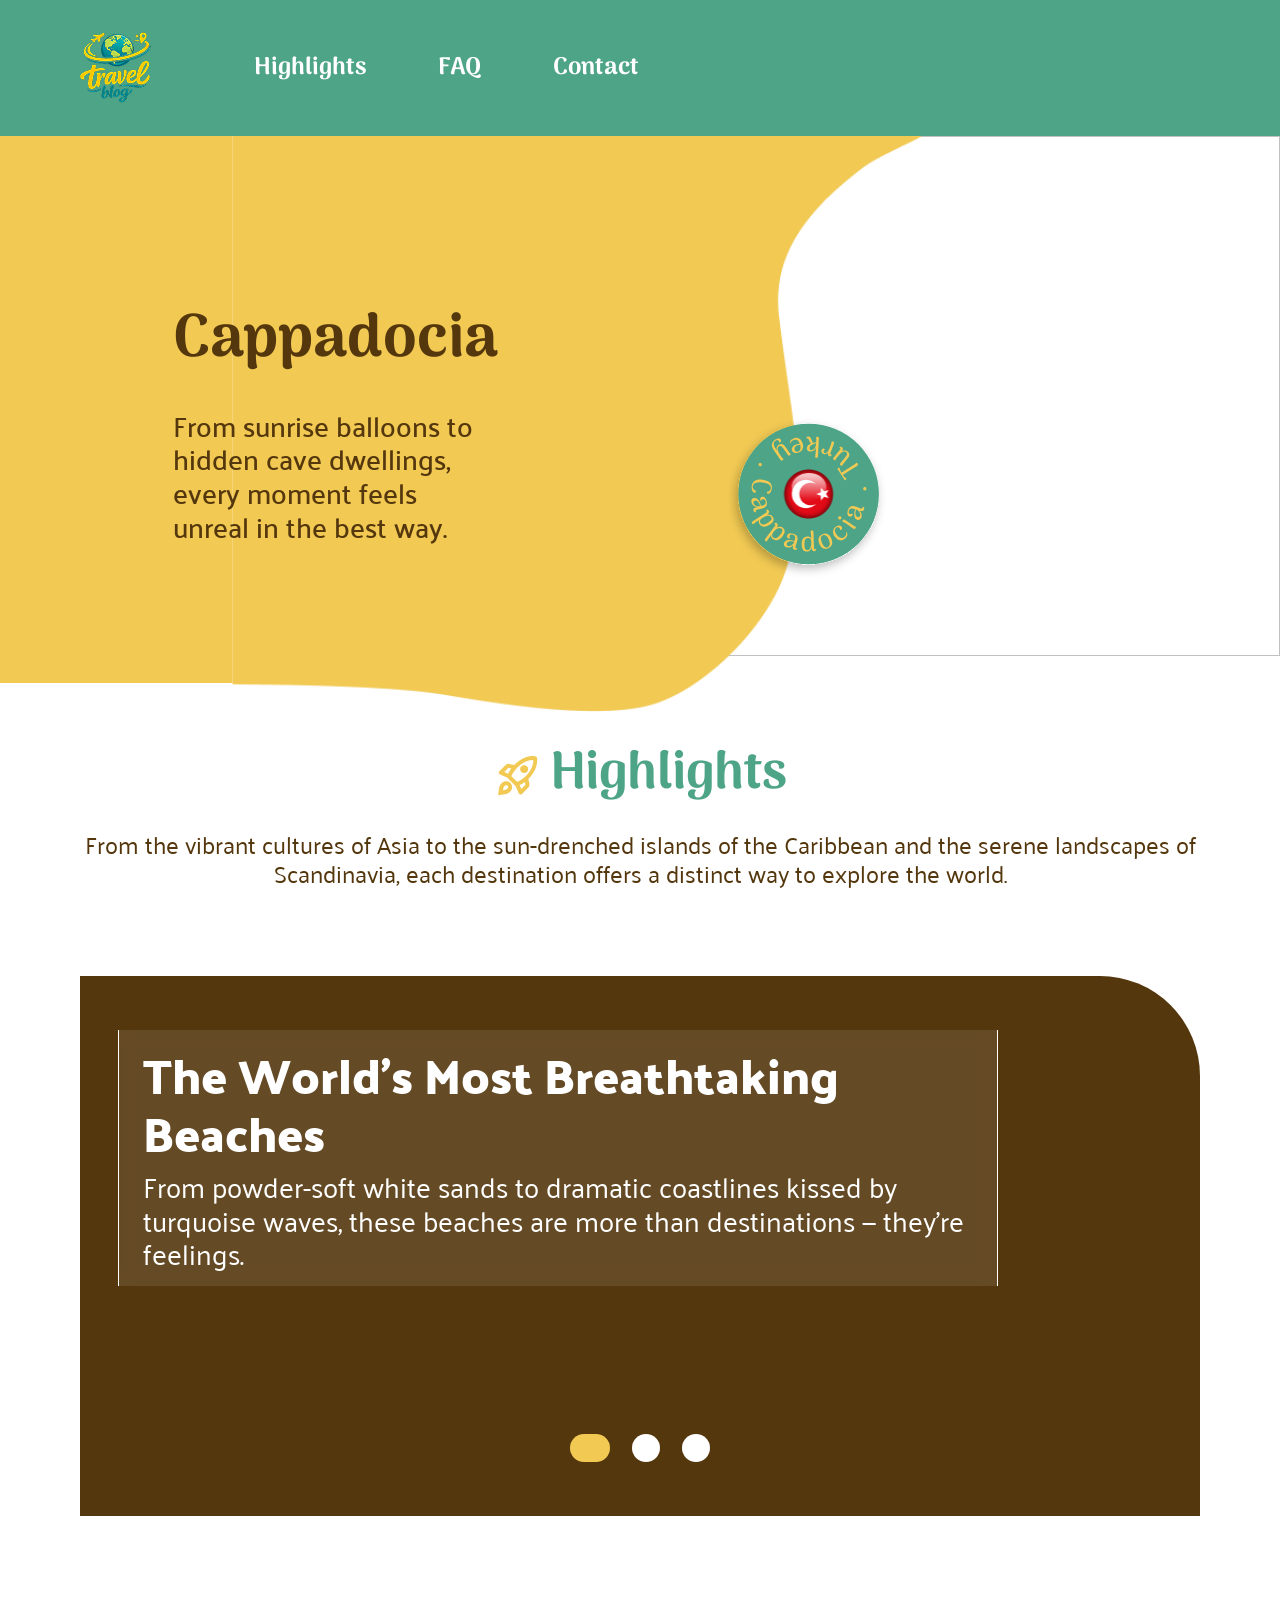
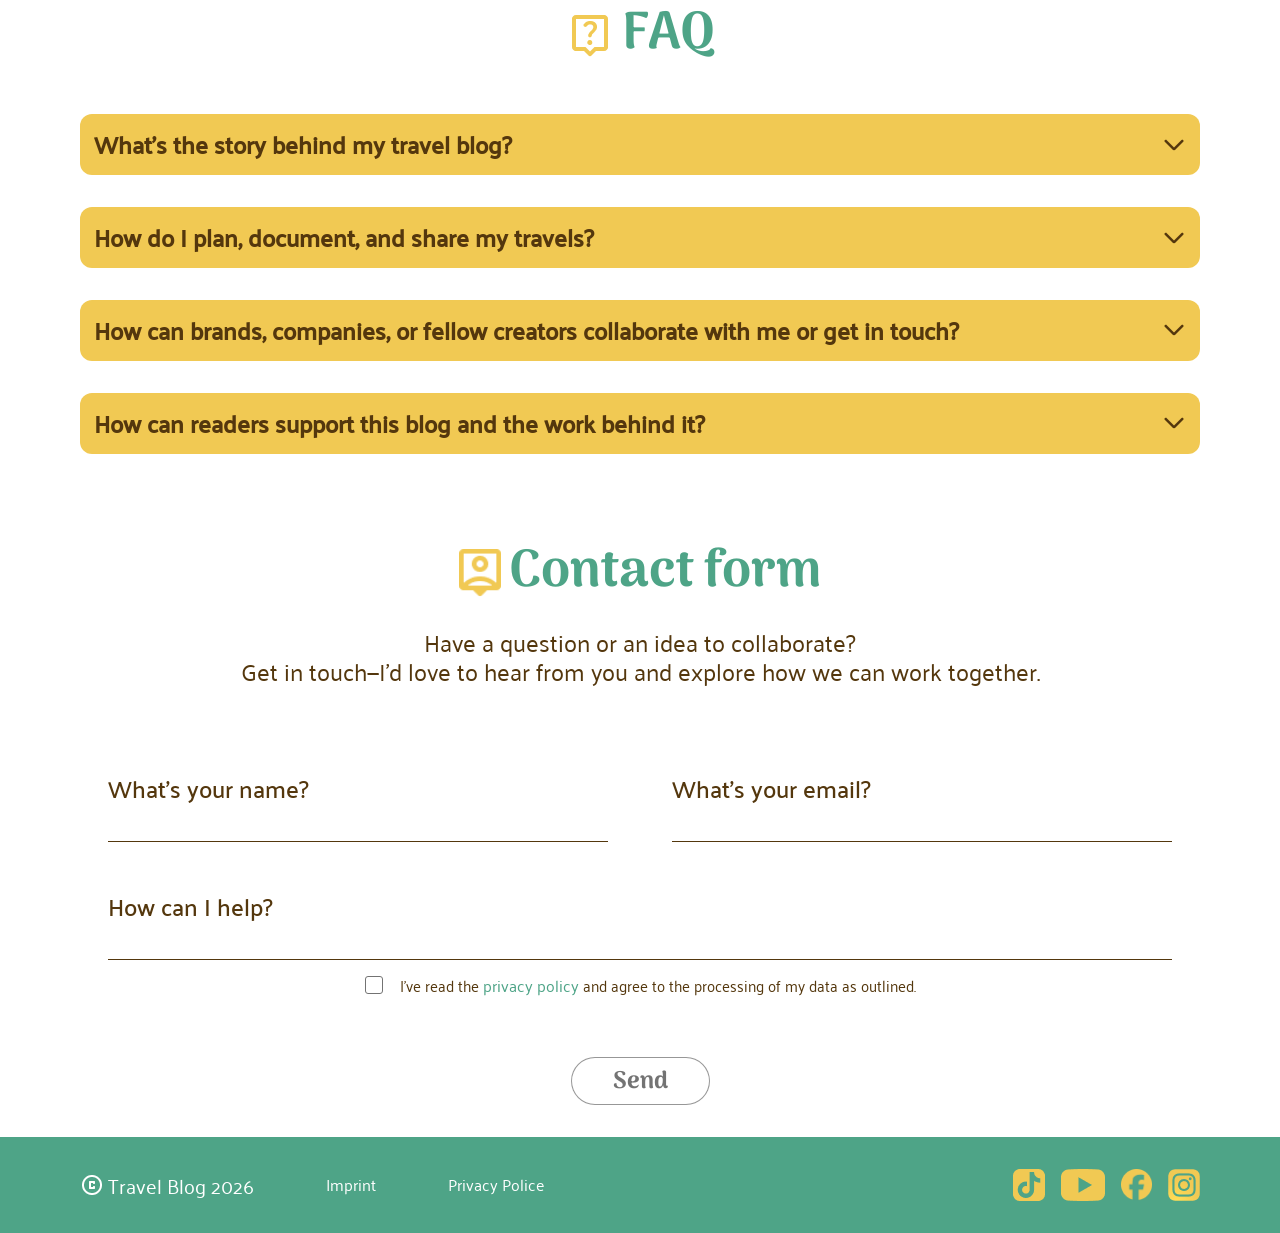
==== index.html @ e4debfb8 "createimprint" ====
<!DOCTYPE html>
<html lang="en">

<head>
    <meta charset="UTF-8">
    <link rel="icon" type="image/x-icon" href="./assets/img/logo-travel-blog.png">
    <meta name="viewport" content="width=device-width, initial-scale=1.0">
    <title>Travel-Blog</title>
    <link rel="stylesheet" href="./styles/variable.css">
    <link rel="stylesheet" href="./styles/standard.css">
    <link rel="stylesheet" href="./styles/font.css">
    <link rel="stylesheet" href="./style.css">
</head>

<body>
    <!-- Navigation Handy -->
    <div>
        <ul class="nav-handy">
            <li><a href=""><img src="./assets/icons/nav_home.png" alt="home"></a></li>
            <li><a href=""><img src="./assets/icons/nav_rocket_launch.png" alt="rocket_launch"></a></li>
            <li><a href=""><img src="./assets/icons/nav_live_help.png" alt="faq"></a></li>
            <li><a href=""><img src="./assets/icons/nav_person_pin.png" alt="person_pin"></a></li>
        </ul>
    </div>
    <!-- Navigation Handy ENDE -->
    <header class="cwp-padding">
        <nav>
            <a href="./index.html"><img src="./assets/img/logo-travel-blog.png" alt="Logo - Travel-Blog"></a>
            <ul>
                <li class="highlights"><a href="#highlights">Highlights</a></li>
                <li class="faq"><a href="#faq">FAQ</a></li>
                <li class="contact"><a href="#contact">Contact</a></li>
            </ul>
        </nav>
    </header>

    <section class="hero">
        <div class="text">
            <h1>Cappadocia</h1>
            <p>From sunrise balloons to hidden cave dwellings, every moment feels unreal in the best way.</p>
        </div>
        <img class="bg-img" src="./assets/img/hero-img.jpg" alt="">
        <div class="bg-svg">
            <div class="bg-yellow"></div>
            <div class="bg-animation">
                <img src="./assets/img/Vector 16.png" alt="">
                <div class="circle">
                    <img src="./assets/img/Flag_orb_Turkey 1.png" alt="">
                    <svg xmlns="http://www.w3.org/2000/svg" width="182" height="182" viewBox="1.8 -4.2 182 182"
                        fill="none">
                        <g filter="url(#filter0_d_27042_481)">
                            <circle cx="92.7998" cy="86.7998" r="80" fill="#4EA487" />
                            <path
                                d="M31.3237 85.4157C30.7517 85.3485 30.235 85.0838 29.7738 84.6215C29.3125 84.1592 28.9429 83.5574 28.6648 82.8159C28.3842 82.0956 28.189 81.2886 28.0791 80.3951C27.9692 79.5015 27.969 78.5886 28.0785 77.6563C28.3919 74.9866 29.6222 73.0153 31.7693 71.7424C33.9164 70.4694 36.8333 70.0494 40.52 70.4822C44.2067 70.9151 46.9457 72.01 48.737 73.7669C50.5259 75.545 51.2598 77.8006 50.9389 80.5339C50.8394 81.3814 50.6588 82.1871 50.3973 82.9512C50.1357 83.7152 49.8218 84.3765 49.4555 84.9349C49.0867 85.5145 48.6812 85.9502 48.2388 86.2419C47.7939 86.5548 47.3278 86.6827 46.8405 86.6255C46.4168 86.5757 46.0484 86.3284 45.7355 85.8835C45.4438 85.4412 45.3626 84.8517 45.4921 84.1151C46.7409 84.0899 47.7148 83.7532 48.4138 83.1049C49.1316 82.4804 49.5588 81.5854 49.6957 80.4201C49.9096 78.5979 49.2132 77.12 47.6065 75.9862C46.0209 74.8549 43.5331 74.0902 40.1431 73.6922C36.753 73.2941 34.1464 73.4499 32.3232 74.1595C30.5187 74.8927 29.5108 76.1598 29.2993 77.9607C29.2097 78.7235 29.2865 79.4414 29.5297 80.1143C29.7704 80.8084 30.1825 81.4153 30.7659 81.9349C31.3679 82.4781 32.1358 82.8905 33.0693 83.1719C33.0644 83.5795 32.9984 83.9584 32.8714 84.3086C32.7444 84.6589 32.5506 84.9368 32.2902 85.1425C32.0485 85.3719 31.7263 85.463 31.3237 85.4157ZM30.0589 105.633C29.8399 104.698 29.994 103.906 30.5212 103.256C31.0532 102.628 32.0462 102.143 33.5002 101.803L35.9927 101.219L35.8894 101.9C34.5861 101.855 33.366 101.604 32.2292 101.147C31.1132 100.686 30.1628 100.043 29.3782 99.2187C28.6144 98.3898 28.0986 97.4041 27.831 96.2616C27.5489 95.0569 27.647 94.026 28.1255 93.169C28.6247 92.3071 29.4248 91.7472 30.5257 91.4893C31.4188 91.2801 32.2513 91.3262 33.023 91.6274C33.7996 91.9495 34.5088 92.4516 35.1506 93.1339C35.7925 93.8162 36.3603 94.6034 36.8541 95.4956C37.287 96.3145 37.6495 97.1608 37.9418 98.0345C38.2341 98.9082 38.455 99.711 38.6045 100.443L39.3834 100.26C41.1698 99.842 42.4438 99.2477 43.2056 98.4777C43.9882 97.7028 44.2213 96.6403 43.9051 95.2902C43.7932 94.8124 43.6086 94.3517 43.3513 93.9081C43.0989 93.4852 42.7492 93.1617 42.3023 92.9377C41.8811 92.7296 41.3486 92.701 40.7047 92.8518C40.31 92.9443 39.9061 93.1375 39.4929 93.4314C39.1054 93.7413 38.8741 94.157 38.799 94.6786C38.5011 94.5292 38.2662 94.3213 38.0942 94.0549C37.943 93.7835 37.8309 93.4921 37.758 93.1805C37.5779 92.412 37.7148 91.7335 38.1686 91.1452C38.648 90.5728 39.2409 90.2039 39.9471 90.0385C41.1726 89.7514 42.2362 90.0829 43.138 91.0329C44.0397 91.983 44.7096 93.3927 45.1474 95.2621C45.6583 97.4431 45.4825 99.1714 44.62 100.447C43.7832 101.739 42.212 102.654 39.9064 103.194L33.862 104.61C32.7611 104.868 32.2958 105.361 32.4661 106.088C32.5001 106.233 32.5806 106.389 32.7075 106.557C32.86 106.74 33.0547 106.87 33.2916 106.946C33.1338 107.114 32.9664 107.241 32.7892 107.326C32.6376 107.428 32.4787 107.498 32.3125 107.537C31.8348 107.649 31.3787 107.525 30.9442 107.167C30.5097 106.809 30.2146 106.297 30.0589 105.633ZM30.0766 97.1489C30.2287 97.7049 30.5415 98.2451 31.0149 98.7696C31.5091 99.2893 32.1054 99.7302 32.8038 100.093C33.5021 100.455 34.2617 100.704 35.0824 100.841C35.9031 100.977 36.7314 100.958 37.5671 100.784C37.476 100.302 37.3439 99.785 37.171 99.2339C37.0238 98.6987 36.835 98.1733 36.6046 97.6575C36.3791 97.1626 36.1242 96.7293 35.84 96.3576C35.329 95.579 34.7371 95.0165 34.0643 94.6701C33.3916 94.3238 32.6606 94.243 31.8713 94.4279C31.2689 94.569 30.7574 94.8641 30.3368 95.3132C29.9369 95.7574 29.8501 96.3693 30.0766 97.1489ZM52.1549 112.84C52.7702 113.788 53.0694 114.7 53.0525 115.576C53.0534 116.44 52.842 117.251 52.4183 118.009C51.9945 118.767 51.4295 119.464 50.7233 120.1C50.0466 120.742 49.3323 121.307 48.5806 121.795C46.1107 123.397 43.8648 124.129 41.8428 123.991C39.8324 123.871 38.2526 122.925 37.1033 121.153C36.5228 120.258 36.2084 119.382 36.16 118.523C36.1233 117.682 36.331 116.925 36.7833 116.25L33.9376 118.096C33.5617 118.339 33.1201 118.639 32.6126 118.993C32.1168 119.366 31.6268 119.747 31.1426 120.137C30.6521 120.557 30.2479 120.934 29.9301 121.267C29.7531 121.229 29.5206 121.126 29.2328 120.957C28.9387 120.817 28.6814 120.577 28.4608 120.237C28.1938 119.825 28.0985 119.404 28.1749 118.973C28.2335 118.553 28.4596 118.216 28.8534 117.961L44.254 108.009C44.7552 107.684 45.0694 107.404 45.1966 107.169C45.3417 106.922 45.3214 106.656 45.1356 106.369C45.0776 106.28 44.9842 106.175 44.8556 106.055C44.7269 105.935 44.544 105.889 44.307 105.915C44.3984 105.703 44.5073 105.518 44.6335 105.36C44.7598 105.202 44.8856 105.082 45.0108 105.001C45.4046 104.746 45.8312 104.698 46.2908 104.857C46.7503 105.017 47.1426 105.347 47.4677 105.849C48.0017 106.672 48.0537 107.477 47.6237 108.265C47.2231 109.059 46.4501 109.827 45.3047 110.57L43.0495 112.033L42.4785 111.564C43.4788 111.068 44.4419 110.71 45.3678 110.491C46.3232 110.278 47.2086 110.212 48.0242 110.293C48.8692 110.381 49.6413 110.63 50.3402 111.042C51.0392 111.453 51.6441 112.052 52.1549 112.84ZM50.2699 113.109C49.8635 112.482 49.3099 112.04 48.609 111.783C47.9197 111.544 47.1336 111.469 46.2508 111.558C45.3975 111.654 44.4922 111.885 43.5349 112.252C42.6072 112.625 41.6869 113.107 40.7741 113.699C40.1298 114.117 39.5502 114.557 39.0356 115.018C38.5388 115.467 38.1453 115.939 37.855 116.432C37.5943 116.932 37.4753 117.454 37.498 117.998C37.5208 118.543 37.7237 119.111 38.1068 119.701C38.8962 120.918 40.0252 121.483 41.4938 121.395C42.9803 121.295 44.7795 120.561 46.8915 119.191C47.5358 118.773 48.139 118.331 48.7011 117.864C49.2927 117.404 49.7663 116.919 50.1218 116.409C50.5069 115.905 50.7265 115.381 50.7807 114.837C50.8348 114.293 50.6646 113.717 50.2699 113.109ZM63.4987 125.153C64.3991 125.837 64.9897 126.594 65.2705 127.423C65.5642 128.235 65.6402 129.07 65.4984 129.927C65.3566 130.784 65.0613 131.631 64.6125 132.469C64.1935 133.302 63.7131 134.076 63.1711 134.79C61.3904 137.134 59.5255 138.584 57.5764 139.139C55.6444 139.708 53.8375 139.353 52.1556 138.076C51.3062 137.431 50.7133 136.712 50.3767 135.921C50.0572 135.143 49.9959 134.359 50.1927 133.571L48.141 136.272C47.87 136.629 47.5559 137.06 47.1987 137.566C46.8584 138.084 46.5267 138.609 46.2034 139.14C45.8843 139.702 45.6317 140.193 45.4456 140.614C45.2663 140.639 45.0125 140.62 44.6843 140.558C44.3603 140.527 44.0368 140.388 43.7141 140.143C43.3233 139.846 43.0909 139.482 43.0167 139.051C42.9296 138.636 43.028 138.242 43.3119 137.868L54.4283 123.286C54.7896 122.811 54.9903 122.441 55.0303 122.176C55.0832 121.895 54.9738 121.651 54.7019 121.445C54.617 121.38 54.4937 121.313 54.332 121.244C54.1702 121.175 53.9824 121.193 53.7684 121.298C53.7826 121.068 53.8223 120.857 53.8875 120.665C53.9527 120.474 54.0304 120.319 54.1207 120.2C54.4046 119.826 54.7898 119.636 55.2762 119.631C55.7627 119.625 56.2437 119.803 56.7194 120.164C57.5009 120.758 57.8227 121.498 57.6851 122.385C57.5773 123.267 57.1105 124.252 56.2846 125.339L54.6587 127.48L53.9626 127.232C54.7356 126.426 55.5204 125.763 56.3172 125.244C57.1439 124.719 57.9546 124.357 58.7495 124.158C59.5742 123.953 60.385 123.926 61.182 124.076C61.979 124.226 62.7512 124.585 63.4987 125.153ZM61.8164 126.045C61.2218 125.593 60.5512 125.365 59.8045 125.361C59.0749 125.369 58.3099 125.565 57.5097 125.948C56.7394 126.328 55.966 126.852 55.1897 127.521C54.4432 128.187 53.7409 128.953 53.0828 129.819C52.6183 130.431 52.222 131.041 51.894 131.649C51.579 132.24 51.3685 132.817 51.2627 133.379C51.1867 133.938 51.2518 134.469 51.4577 134.974C51.6637 135.479 52.047 135.944 52.6077 136.37C53.7629 137.247 55.0164 137.396 56.3682 136.815C57.7329 136.218 59.1766 134.917 60.6993 132.912C61.1638 132.3 61.5815 131.68 61.9523 131.051C62.3529 130.418 62.634 129.801 62.7956 129.2C62.987 128.595 63.0161 128.028 62.8828 127.498C62.7495 126.968 62.394 126.484 61.8164 126.045ZM76.8175 150.288C75.9019 150 75.2992 149.463 75.0096 148.678C74.7404 147.9 74.8302 146.799 75.2789 145.375L76.0482 142.933L76.5817 143.369C75.8779 144.467 75.0396 145.389 74.0669 146.133C73.1005 146.858 72.0628 147.347 70.9537 147.602C69.8511 147.836 68.7402 147.777 67.6211 147.424C66.4409 147.052 65.6043 146.442 65.1113 145.593C64.6246 144.724 64.5512 143.75 64.891 142.672C65.1666 141.797 65.6309 141.105 66.2837 140.595C66.9568 140.091 67.7505 139.737 68.6647 139.533C69.579 139.329 70.5457 139.242 71.565 139.273C72.4901 139.318 73.403 139.438 74.3036 139.632C75.2041 139.826 76.0073 140.046 76.713 140.291L76.9535 139.528C77.5048 137.778 77.6436 136.379 77.3699 135.331C77.1026 134.262 76.3077 133.52 74.9851 133.103C74.5171 132.956 74.0267 132.879 73.5138 132.874C73.0213 132.876 72.5648 133.012 72.1442 133.282C71.7503 133.538 71.454 133.981 71.2553 134.612C71.1335 134.999 71.0936 135.445 71.1357 135.95C71.2045 136.441 71.4441 136.852 71.8544 137.183C71.574 137.363 71.2753 137.459 70.9584 137.471C70.6479 137.463 70.34 137.41 70.0348 137.314C69.282 137.077 68.7683 136.613 68.4937 135.923C68.246 135.218 68.2311 134.52 68.449 133.828C68.8273 132.628 69.655 131.882 70.9321 131.591C72.2093 131.3 73.7635 131.443 75.5947 132.02C77.7312 132.693 79.128 133.726 79.7853 135.119C80.4692 136.497 80.4554 138.316 79.7438 140.575L77.8782 146.496C77.5384 147.574 77.7246 148.225 78.4368 148.45C78.5792 148.495 78.7548 148.505 78.9636 148.482C79.1991 148.444 79.41 148.343 79.5962 148.178C79.6605 148.399 79.6842 148.608 79.6672 148.804C79.677 148.986 79.6562 149.158 79.6049 149.321C79.4575 149.789 79.1188 150.119 78.5889 150.309C78.0591 150.5 77.4686 150.493 76.8175 150.288ZM69.5297 145.945C70.0855 146.098 70.7097 146.105 71.4023 145.965C72.1014 145.805 72.7849 145.517 73.4527 145.101C74.1205 144.685 74.7225 144.159 75.2585 143.523C75.7945 142.887 76.2009 142.165 76.4776 141.357C76.0161 141.189 75.5042 141.039 74.942 140.907C74.4065 140.761 73.8583 140.655 73.2972 140.59C72.7565 140.531 72.2538 140.53 71.7891 140.585C70.8587 140.627 70.073 140.849 69.4319 141.251C68.7908 141.653 68.3485 142.24 68.1049 143.014C67.9189 143.604 67.9118 144.194 68.0835 144.785C68.2616 145.356 68.7437 145.742 69.5297 145.945ZM90.7987 152.338C89.6902 152.38 88.7649 152.192 88.0229 151.772C87.3013 151.33 86.7233 150.733 86.2887 149.981C85.8541 149.23 85.5339 148.399 85.3281 147.488C85.1214 146.557 85.0004 145.633 84.9651 144.716C84.8526 141.796 85.3404 139.493 86.4283 137.807C87.5376 136.12 89.1794 135.235 91.3538 135.151C92.441 135.11 93.3552 135.288 94.0964 135.686C94.8589 136.084 95.4042 136.661 95.7322 137.417L95.5894 133.707C95.5582 132.897 95.495 132.089 95.3998 131.281C95.3039 130.452 95.1468 129.7 94.9287 129.025C95.0517 128.893 95.2489 128.746 95.5202 128.586C95.8121 128.404 96.1606 128.305 96.5656 128.29C97.0559 128.271 97.4663 128.394 97.7967 128.659C98.1271 128.924 98.3022 129.312 98.3219 129.823L98.9894 147.987C99.0115 148.563 99.1132 148.986 99.2944 149.256C99.4961 149.505 99.7569 149.623 100.077 149.611C100.183 149.606 100.321 149.58 100.49 149.531C100.679 149.459 100.813 149.326 100.891 149.131C101.047 149.296 101.149 149.473 101.2 149.663C101.271 149.853 101.309 150.022 101.315 150.171C101.334 150.662 101.147 151.064 100.753 151.378C100.359 151.671 99.8525 151.829 99.2343 151.853C98.275 151.89 97.5461 151.533 97.0475 150.784C96.5695 150.012 96.3038 148.934 96.2504 147.548L96.1507 144.958L96.8456 144.707C96.7603 145.821 96.5644 146.832 96.2578 147.74C95.9725 148.648 95.5762 149.442 95.0687 150.124C94.5825 150.804 93.984 151.34 93.2732 151.73C92.5615 152.099 91.7367 152.301 90.7987 152.338ZM91.5316 150.58C92.2777 150.551 92.93 150.302 93.4883 149.832C94.0671 149.34 94.5332 148.693 94.8865 147.889C95.2612 147.085 95.5248 146.167 95.6772 145.137C95.851 144.105 95.9161 143.024 95.8726 141.895C95.848 141.255 95.7705 140.628 95.6401 140.014C95.5089 139.379 95.3055 138.81 95.03 138.308C94.7545 137.807 94.3658 137.416 93.864 137.136C93.3622 136.857 92.7276 136.732 91.9602 136.761C90.5959 136.814 89.5763 137.504 88.9016 138.833C88.2474 140.139 87.9679 142.028 88.0631 144.501C88.0943 145.311 88.1563 146.088 88.2489 146.832C88.3629 147.574 88.5487 148.24 88.8062 148.828C89.0628 149.394 89.4109 149.84 89.8504 150.164C90.289 150.468 90.8495 150.606 91.5316 150.58ZM115.08 148.405C112.903 149.282 110.922 149.275 109.137 148.383C107.364 147.464 105.976 145.758 104.972 143.265C103.96 140.752 103.774 138.549 104.416 136.658C105.077 134.759 106.496 133.371 108.673 132.495C110.85 131.618 112.824 131.639 114.597 132.558C116.37 133.477 117.763 135.193 118.775 137.707C119.779 140.2 119.96 142.392 119.319 144.283C118.67 146.155 117.256 147.529 115.08 148.405ZM114.625 147.277C115.932 146.751 116.686 145.769 116.889 144.331C117.111 142.884 116.78 141.063 115.895 138.866C115.003 136.65 113.975 135.097 112.813 134.209C111.662 133.292 110.433 133.097 109.127 133.623C107.801 134.157 107.031 135.157 106.816 136.623C106.614 138.062 106.959 139.889 107.851 142.105C108.736 144.302 109.749 145.849 110.892 146.745C112.055 147.634 113.3 147.811 114.625 147.277ZM134.437 137.485C132.645 139.032 130.766 139.696 128.801 139.476C126.852 139.242 124.971 138.076 123.159 135.976C121.416 133.958 120.552 131.928 120.565 129.887C120.581 127.816 121.526 125.972 123.399 124.355C124.771 123.17 126.064 122.561 127.276 122.529C128.489 122.497 129.478 122.925 130.245 123.814C130.747 124.395 130.99 125.003 130.973 125.637C130.957 126.271 130.691 126.811 130.174 127.257C129.948 127.452 129.679 127.614 129.367 127.742C129.071 127.857 128.782 127.881 128.499 127.815C128.646 127.462 128.666 127.093 128.558 126.707C128.45 126.321 128.229 125.934 127.894 125.547C127.49 125.079 127.058 124.79 126.597 124.68C126.138 124.541 125.691 124.546 125.257 124.695C124.822 124.845 124.395 125.101 123.975 125.463C123.007 126.3 122.598 127.442 122.748 128.89C122.901 130.308 123.724 131.881 125.216 133.609C126.331 134.901 127.399 135.796 128.422 136.294C129.446 136.763 130.41 136.917 131.315 136.756C132.221 136.566 133.046 136.15 133.788 135.508C134.37 135.007 134.811 134.457 135.112 133.859C135.429 133.247 135.597 132.608 135.615 131.944C135.634 131.28 135.478 130.626 135.147 129.981C135.364 129.907 135.589 129.938 135.821 130.076C136.052 130.214 136.293 130.542 136.543 131.059C137.007 132.152 137.047 133.259 136.662 134.381C136.277 135.502 135.536 136.537 134.437 137.485ZM129.831 115.076C129.541 115.499 129.138 115.765 128.622 115.877C128.117 115.971 127.654 115.873 127.232 115.583C126.792 115.282 126.525 114.879 126.431 114.374C126.35 113.853 126.454 113.381 126.743 112.958C127.033 112.536 127.43 112.278 127.934 112.184C128.438 112.09 128.91 112.194 129.35 112.496C129.772 112.786 130.03 113.183 130.124 113.687C130.218 114.191 130.12 114.654 129.831 115.076ZM143.331 122.437C143.841 122.787 144.369 123.11 144.915 123.408C145.462 123.705 145.994 123.928 146.513 124.077C146.546 124.255 146.54 124.509 146.494 124.84C146.478 125.165 146.355 125.495 146.126 125.829C145.86 126.216 145.523 126.463 145.113 126.57C144.698 126.647 144.288 126.547 143.883 126.27L134.55 119.906C134.023 119.544 133.486 119.214 132.939 118.917C132.405 118.602 131.872 118.379 131.342 118.248C131.321 118.052 131.327 117.798 131.361 117.484C131.394 117.171 131.526 116.848 131.755 116.513C132.021 116.126 132.352 115.888 132.75 115.799C133.142 115.68 133.549 115.765 133.971 116.055L143.331 122.437ZM155.897 104.306C155.587 105.214 155.036 105.804 154.245 106.075C153.461 106.325 152.362 106.209 150.949 105.726L148.526 104.899L148.975 104.376C150.056 105.106 150.957 105.966 151.678 106.956C152.379 107.94 152.844 108.989 153.072 110.104C153.279 111.212 153.194 112.321 152.814 113.431C152.414 114.602 151.784 115.424 150.924 115.896C150.043 116.362 149.068 116.412 147.998 116.047C147.13 115.75 146.449 115.269 145.955 114.605C145.467 113.92 145.132 113.118 144.95 112.199C144.768 111.28 144.705 110.311 144.759 109.293C144.827 108.369 144.969 107.46 145.184 106.564C145.4 105.668 145.639 104.871 145.9 104.171L145.143 103.912C143.407 103.319 142.012 103.147 140.958 103.396C139.883 103.637 139.122 104.414 138.674 105.726C138.515 106.191 138.427 106.679 138.41 107.192C138.399 107.684 138.524 108.144 138.784 108.571C139.031 108.971 139.467 109.278 140.093 109.491C140.476 109.622 140.921 109.673 141.427 109.643C141.92 109.586 142.337 109.356 142.677 108.954C142.851 109.239 142.939 109.539 142.944 109.857C142.928 110.167 142.868 110.473 142.765 110.776C142.51 111.523 142.034 112.025 141.337 112.283C140.627 112.514 139.929 112.512 139.242 112.278C138.051 111.871 137.326 111.026 137.065 109.742C136.805 108.458 136.985 106.908 137.606 105.091C138.33 102.971 139.396 101.6 140.804 100.976C142.198 100.325 144.016 100.382 146.257 101.148L152.131 103.155C153.201 103.52 153.857 103.35 154.098 102.643C154.147 102.502 154.161 102.326 154.143 102.117C154.111 101.881 154.015 101.667 153.854 101.477C154.077 101.418 154.286 101.4 154.482 101.421C154.664 101.416 154.836 101.441 154.997 101.496C155.462 101.655 155.783 102.001 155.961 102.535C156.139 103.07 156.118 103.66 155.897 104.306ZM151.382 111.488C151.548 110.936 151.569 110.312 151.446 109.616C151.303 108.913 151.031 108.223 150.632 107.546C150.232 106.868 149.72 106.254 149.097 105.702C148.474 105.151 147.762 104.728 146.961 104.432C146.782 104.889 146.62 105.397 146.474 105.956C146.315 106.488 146.196 107.034 146.118 107.593C146.046 108.132 146.033 108.635 146.076 109.101C146.096 110.032 146.3 110.823 146.686 111.473C147.073 112.124 147.649 112.58 148.417 112.842C149.002 113.042 149.592 113.063 150.187 112.906C150.762 112.741 151.16 112.269 151.382 111.488ZM158.595 80.5698C158.664 81.0987 158.541 81.5664 158.229 81.9727C157.916 82.3791 157.505 82.6152 156.998 82.6811C156.469 82.7498 156.001 82.6277 155.595 82.3147C155.188 82.0018 154.951 81.5809 154.882 81.052C154.816 80.5442 154.94 80.0872 155.253 79.6808C155.566 79.2745 155.986 79.037 156.515 78.9683C157.023 78.9024 157.48 79.0259 157.887 79.3388C158.293 79.6518 158.529 80.0621 158.595 80.5698ZM148.653 52.2771C148.917 52.6906 149.018 53.1068 148.957 53.5258C148.877 53.9562 148.631 54.3035 148.217 54.5677L131.029 65.5851L129.623 63.0277L144.438 53.5262C144.96 53.1931 145.464 52.8331 145.951 52.4461C146.438 52.0592 146.851 51.6559 147.191 51.2365C147.367 51.2755 147.599 51.3806 147.886 51.5519C148.179 51.6937 148.434 51.9355 148.653 52.2771ZM135.785 69.3443C135.828 69.57 135.781 69.8147 135.646 70.0783C135.481 70.3355 135.281 70.5772 135.046 70.8034C134.799 71.0116 134.563 71.1372 134.337 71.1801C134.094 71.2345 133.914 71.1718 133.8 70.9921L125.686 58.2903C125.571 58.1106 125.595 57.9305 125.759 57.7503C125.892 57.5635 126.111 57.411 126.416 57.2926C126.708 57.1563 127.012 57.0765 127.326 57.053C127.61 57.0231 127.846 57.075 128.033 57.2089C128.238 57.8875 128.484 58.6291 128.77 59.4336C129.027 60.2317 129.322 61.0304 129.656 61.83C129.989 62.6295 130.374 63.3708 130.811 64.054C131.235 64.7192 131.735 65.3622 132.309 65.983C132.882 66.6037 133.477 67.1983 134.093 67.7666C134.68 68.3285 135.244 68.8543 135.785 69.3443ZM121.416 47.8671C121.052 47.5712 120.839 47.2064 120.779 46.7728C120.719 46.3393 120.864 45.9072 121.214 45.4767L128.433 36.5401C128.81 36.0765 129.029 35.705 129.091 35.4256C129.123 35.1493 129.023 34.917 128.791 34.7287C128.692 34.6479 128.563 34.5703 128.403 34.4958C128.23 34.4379 128.042 34.4498 127.838 34.5316C127.871 34.1187 128.002 33.7715 128.231 33.49C128.527 33.1257 128.91 32.942 129.38 32.9389C129.833 32.9223 130.308 33.1158 130.805 33.5194C131.467 34.0574 131.805 34.6897 131.82 35.4161C131.804 36.1457 131.433 36.9575 130.707 37.8516L129.436 39.4163L128.66 39.6104C129.566 38.6977 130.514 38.0384 131.503 37.6327C132.479 37.2436 133.451 37.1126 134.42 37.2398C135.358 37.3702 136.25 37.7784 137.094 38.4644C138.419 39.5405 139.088 40.73 139.102 42.0329C139.085 43.3388 138.31 44.9356 136.777 46.8232L132.822 51.6912C132.472 52.1217 132.12 52.6055 131.766 53.1426C131.399 53.6962 131.12 54.2255 130.93 54.7305C130.673 54.7419 130.405 54.7166 130.126 54.6545C129.816 54.5956 129.513 54.445 129.215 54.2029C128.834 53.8935 128.615 53.537 128.558 53.1334C128.484 52.7164 128.609 52.3092 128.932 51.9118L134.299 45.3052C135.12 44.2952 135.718 43.4068 136.093 42.64C136.456 41.8897 136.592 41.231 136.503 40.6639C136.384 40.1 136.035 39.5826 135.455 39.1118C135.058 38.7889 134.581 38.5804 134.026 38.4863C133.47 38.3922 132.846 38.4491 132.155 38.6572C131.451 38.8818 130.704 39.2926 129.917 39.8897C129.113 40.4734 128.281 41.2951 127.42 42.3548C126.639 43.3152 126.002 44.1167 125.507 44.7593C124.996 45.3885 124.588 45.9086 124.281 46.3194C123.961 46.7468 123.727 47.1199 123.578 47.4386C123.399 47.7604 123.243 48.0874 123.111 48.4196C122.931 48.4383 122.686 48.4181 122.377 48.3591C122.067 48.3002 121.747 48.1362 121.416 47.8671ZM120.763 27.2195C121.162 27.371 121.467 27.647 121.68 28.0474C121.886 28.4677 121.894 28.9272 121.705 29.4258L117.648 40.1052C117.436 40.6636 117.358 41.079 117.414 41.3514C117.443 41.6362 117.607 41.8354 117.906 41.949C118.006 41.9869 118.147 42.0062 118.329 42.007C118.504 42.0277 118.675 41.9673 118.843 41.8257C118.961 42.2357 118.956 42.6102 118.827 42.9492C118.653 43.4079 118.353 43.7163 117.928 43.8742C117.483 44.0247 116.951 43.9824 116.333 43.7476C115.535 43.4446 115.037 42.9244 114.837 42.1869C114.611 41.4619 114.727 40.5248 115.187 39.3757L115.846 37.6406L116.182 37.8368C115.319 39.4486 114.355 40.5432 113.291 41.1204C112.2 41.71 111.076 41.7851 109.92 41.3458C108.883 40.9518 108.141 40.3507 107.695 39.5423C107.242 38.7538 107.208 37.8511 107.594 36.834C107.852 36.1559 108.253 35.6695 108.799 35.3747C109.345 35.0798 109.87 35.0172 110.377 35.1866C110.943 35.3788 111.302 35.6637 111.455 36.0414C111.06 36.3019 110.779 36.5604 110.613 36.8168C110.44 37.0933 110.289 37.401 110.16 37.74C109.925 38.3582 109.894 38.86 110.067 39.2453C110.233 39.6505 110.585 39.9553 111.123 40.1599C111.642 40.3568 112.221 40.3031 112.862 39.9987C113.495 39.7143 114.148 39.1066 114.821 38.1756C115.486 37.2645 116.141 35.9615 116.785 34.2663C117.217 33.1296 117.577 32.1823 117.865 31.4244C118.125 30.679 118.34 30.0532 118.509 29.547C118.671 29.0608 118.787 28.6368 118.856 28.2751C118.917 27.9332 118.945 27.59 118.939 27.2454C119.104 27.1712 119.352 27.1174 119.685 27.0838C119.997 27.0427 120.356 27.0879 120.763 27.2195ZM102.961 21.7752C103.6 21.8078 104.028 21.9898 104.246 22.3213C104.442 22.673 104.528 23.0939 104.503 23.584L103.463 44.0055C103.458 44.5179 103.289 44.9045 102.955 45.1652C102.622 45.4259 102.21 45.5438 101.72 45.5189C101.294 45.4972 100.946 45.394 100.678 45.2095C100.409 45.0463 100.213 44.8975 100.092 44.7631C100.248 44.2157 100.359 43.7087 100.426 43.2421C100.492 42.7756 100.558 42.3303 100.622 41.9064C100.664 41.5026 100.696 41.0771 100.719 40.6297C100.741 40.2035 100.785 39.7465 100.853 39.2587L101.189 33.2841L101.368 33.5495C101.015 34.5996 100.532 35.4935 99.9176 36.2312C99.281 36.9892 98.5251 37.5702 97.6501 37.9742C96.7751 38.3782 95.7943 38.5526 94.7077 38.4973C93.3654 38.4289 92.3814 38.0371 91.7556 37.3217C91.1299 36.6063 90.8441 35.7159 90.8983 34.6506C90.9428 33.7771 91.2066 33.0002 91.6899 32.3199C92.1507 31.6598 92.735 31.0914 93.4428 30.6148C94.1293 30.1371 94.8653 29.7366 95.6507 29.4135C95.3792 29.2928 95.154 29.0998 94.9753 28.8344C94.7742 28.5892 94.5752 28.3014 94.3784 27.9709L92.8376 24.8806C92.6238 24.4638 92.4472 24.1558 92.3079 23.9565C92.1461 23.7773 91.9161 23.6802 91.6178 23.665C91.5112 23.6596 91.3717 23.6738 91.1991 23.7078C91.0254 23.763 90.8601 23.8614 90.7034 24.003C90.5619 23.8462 90.4635 23.681 90.4082 23.5073C90.353 23.3336 90.3297 23.1615 90.3384 22.9911C90.3655 22.4584 90.6333 22.0235 91.1418 21.6862C91.6278 21.3692 92.1692 21.2259 92.7657 21.2563C93.341 21.2855 93.8543 21.4826 94.3057 21.8473C94.757 22.2121 95.1044 22.7317 95.3478 23.4063L97.6663 28.8432C98.3387 28.6425 98.9994 28.4625 99.6484 28.3033C100.275 28.1643 100.858 28.0444 101.397 27.9437C101.444 27.0276 101.483 26.2606 101.514 25.6427C101.544 25.0461 101.559 24.5556 101.557 24.171C101.533 23.8066 101.496 23.4843 101.446 23.2041C101.374 22.9441 101.292 22.6516 101.202 22.3265C101.38 22.1861 101.611 22.059 101.894 21.9452C102.158 21.8091 102.513 21.7524 102.961 21.7752ZM101.335 29.1581C100.47 29.3704 99.6024 29.6253 98.7328 29.9228C97.8409 30.2406 97.042 30.6164 96.3364 31.0505C95.6095 31.4834 95.0284 31.9878 94.5932 32.5638C94.1356 33.16 93.8868 33.8522 93.8467 34.6405C93.8065 35.4288 93.9807 35.9931 94.3693 36.3333C94.7354 36.6937 95.2168 36.8891 95.8133 36.9194C96.8147 36.9704 97.7275 36.6644 98.5516 36.0015C99.3533 35.3587 99.9981 34.441 100.486 33.2483C100.973 32.0768 101.256 30.7135 101.335 29.1581ZM76.3793 23.2847C78.6172 22.6531 80.6005 22.847 82.329 23.8665C84.0371 24.8918 85.2678 26.7389 86.0211 29.408C86.7454 31.9744 86.6797 34.1764 85.824 36.0139C84.9741 37.8719 83.3378 39.1429 80.9151 39.8266C79.8064 40.1396 78.7717 40.2432 77.8108 40.1375C76.8558 40.0524 76.0363 39.7406 75.3523 39.2022C74.6536 38.69 74.1652 37.9412 73.887 36.9557C73.4524 35.4159 73.7483 34.0689 74.7748 32.9147C75.7864 31.7868 77.3599 30.9215 79.4951 30.3189C80.3369 30.0813 81.1771 29.8774 82.0158 29.7072C82.8397 29.5633 83.7088 29.4621 84.6233 29.4035L84.8572 30.468C84.3208 30.5307 83.7256 30.6211 83.0718 30.7392C82.4179 30.8572 81.7493 31.0016 81.066 31.1723C80.3885 31.3635 79.7562 31.5973 79.1693 31.8738C78.5881 32.1709 78.0888 32.5224 77.6714 32.9284C77.2598 33.3549 76.9929 33.8624 76.8709 34.451C76.7283 35.0455 76.7671 35.7328 76.9873 36.5129C77.2075 37.2931 77.5193 37.848 77.9226 38.1775C78.326 38.507 78.7767 38.6901 79.2747 38.7269C79.758 38.79 80.2358 38.7549 80.708 38.6216C82.022 38.2507 82.9142 37.3672 83.3846 35.9709C83.8403 34.6009 83.7552 32.8073 83.1294 30.5899C82.66 28.9269 82.0707 27.6634 81.3614 26.7996C80.6579 25.9563 79.8654 25.4263 78.9841 25.2096C78.088 25.0192 77.1575 25.0601 76.1925 25.3325C75.0838 25.6454 74.1826 26.1436 73.4888 26.8271C72.8009 27.5311 72.4188 28.3372 72.3426 29.2453C72.1141 29.2212 71.9269 29.1077 71.7811 28.9051C71.6352 28.7024 71.5925 28.3155 71.6529 27.7442C71.7765 26.6897 72.2615 25.777 73.1079 25.0061C73.9543 24.2352 75.0448 23.6614 76.3793 23.2847ZM54.4888 25.215C55.2614 24.6819 56.0594 24.2608 56.8829 23.9517C57.7064 23.6426 58.4918 23.5413 59.2392 23.6477C59.9568 23.7486 60.558 24.1502 61.0426 24.8526C61.394 25.3618 61.5328 25.901 61.4591 26.4703C61.3732 27.022 61.0582 27.4856 60.5139 27.8613C60.0047 28.2126 59.5329 28.3178 59.0987 28.1768C59.2355 27.8492 59.2717 27.5261 59.2074 27.2076C59.1256 26.9012 59.018 26.6514 58.8848 26.4583C58.5697 26.0017 58.2012 25.7118 57.779 25.5883C57.3448 25.4474 56.8948 25.4339 56.4292 25.5478C55.9635 25.6618 55.5288 25.8581 55.1249 26.1368C53.7202 27.1061 53.0747 28.368 53.1884 29.9225C53.2724 31.4716 54.0171 33.2645 55.4226 35.3013C55.6286 35.5998 55.8561 35.9483 56.1051 36.3467C56.3487 36.7747 56.5922 37.2028 56.8358 37.6309C57.0794 38.059 57.2987 38.4519 57.4938 38.8098L57.5576 39.4656C56.6305 37.7466 56.2525 36.1283 56.4235 34.6107C56.589 33.1227 57.4092 31.8698 58.8841 30.8521C60.201 29.9433 61.4806 29.6565 62.7227 29.9917C63.9594 30.3565 65.2744 31.5485 66.6678 33.5678L70.1392 38.5983C70.4663 39.0724 70.838 39.5546 71.2542 40.045C71.6703 40.5354 72.094 40.9429 72.5253 41.2674C72.4642 41.5169 72.3647 41.767 72.2267 42.0178C72.0832 42.2982 71.8535 42.5474 71.5374 42.7655C71.1336 43.0442 70.73 43.1542 70.3266 43.0956C69.9057 43.0491 69.5499 42.8151 69.2591 42.3937L64.5155 35.5196C63.4493 33.9744 62.4949 32.9482 61.6524 32.441C60.7923 31.9458 59.9321 31.9951 59.0717 32.5888C58.5977 32.916 58.2287 33.3391 57.9648 33.8581C57.6833 34.3893 57.5454 35.0158 57.5511 35.7377C57.5513 36.4892 57.7274 37.3267 58.0795 38.2501C58.4316 39.1735 58.9894 40.1883 59.7527 41.2945C60.4433 42.2953 61.0216 43.1145 61.4874 43.7521C61.9358 44.4017 62.308 44.9224 62.6043 45.3142C62.9126 45.7234 63.1988 46.0443 63.4629 46.2768C63.7216 46.5389 63.9917 46.7802 64.2734 47.0005C64.2408 47.1786 64.1527 47.4078 64.0093 47.6883C63.8658 47.9687 63.6185 48.2301 63.2673 48.4724C62.881 48.7389 62.4714 48.8402 62.0384 48.7761C61.6054 48.712 61.2314 48.4517 60.9163 47.9952L53.2748 36.9778C52.0026 35.1342 51.2778 33.483 51.1006 32.0242C50.8937 30.5599 51.1068 29.2724 51.74 28.1616C52.361 27.0332 53.2773 26.051 54.4888 25.215ZM36.1301 52.4477C36.4066 51.9917 36.7939 51.7026 37.292 51.5804C37.7902 51.4583 38.2582 51.53 38.696 51.7954C39.1521 52.0719 39.4412 52.4592 39.5633 52.9573C39.6854 53.4554 39.6082 53.9326 39.3318 54.3886C39.0663 54.8265 38.6846 55.1064 38.1864 55.2286C37.6883 55.3507 37.2112 55.2735 36.7551 54.997C36.3173 54.7316 36.0373 54.3498 35.9152 53.8517C35.793 53.3535 35.8647 52.8856 36.1301 52.4477Z"
                                fill="#F1C953" />
                        </g>
                        <defs>
                            <filter id="filter0_d_27042_481" x="-0.000195503" y="-0.000195503" width="181.6"
                                height="181.6" filterUnits="userSpaceOnUse" color-interpolation-filters="sRGB">
                                <feFlood flood-opacity="0" result="BackgroundImageFix" />
                                <feColorMatrix in="SourceAlpha" type="matrix"
                                    values="0 0 0 0 0 0 0 0 0 0 0 0 0 0 0 0 0 0 127 0" result="hardAlpha" />
                                <feOffset dx="-2" dy="4" />
                                <feGaussianBlur stdDeviation="5.4" />
                                <feComposite in2="hardAlpha" operator="out" />
                                <feColorMatrix type="matrix" values="0 0 0 0 0 0 0 0 0 0 0 0 0 0 0 0 0 0 0.25 0" />
                                <feBlend mode="normal" in2="BackgroundImageFix" result="effect1_dropShadow_27042_481" />
                                <feBlend mode="normal" in="SourceGraphic" in2="effect1_dropShadow_27042_481"
                                    result="shape" />
                            </filter>
                            <radialGradient id="paint0_radial_27042_481" cx="0" cy="0" r="1"
                                gradientUnits="userSpaceOnUse"
                                gradientTransform="translate(92.7996 86.8001) scale(27.4688)">
                                <stop stop-opacity="0" />
                                <stop offset="0.7576" stop-opacity="0" />
                                <stop offset="1" />
                            </radialGradient>
                            <radialGradient id="paint1_radial_27042_481" cx="0" cy="0" r="1"
                                gradientUnits="userSpaceOnUse"
                                gradientTransform="translate(92.7996 86.8001) scale(31.6777)">
                                <stop stop-opacity="0" />
                                <stop offset="0.5758" stop-opacity="0" />
                                <stop offset="1" />
                            </radialGradient>
                            <linearGradient id="paint2_linear_27042_481" x1="93.1054" y1="93.8019" x2="93.1054"
                                y2="65.8" gradientUnits="userSpaceOnUse">
                                <stop offset="0.0727" stop-color="white" stop-opacity="0.05" />
                                <stop offset="0.897" stop-color="white" stop-opacity="0.75" />
                                <stop offset="1" stop-color="white" stop-opacity="0.75" />
                            </linearGradient>
                            <clipPath id="clip0_27042_481">
                                <rect width="50" height="50" fill="white" transform="translate(67.7998 61.7998)" />
                            </clipPath>
                        </defs>
                    </svg>
                </div>
            </div>
        </div>
    </section>

    <main class="cwp-padding bt-padding">
        <section class="highlights" id="highlights">
            <h2><img src="./assets/icons/rocket_launch.svg" alt="">Highlights</h2>
            <p>From the vibrant cultures of Asia to the sun-drenched islands of the Caribbean and the serene landscapes
                of Scandinavia, each destination offers a distinct way to explore the world. </p>
            <div class="slider">
                <input type="radio" name="slider" value="one" checked>
                <input type="radio" name="slider" value="two">
                <input type="radio" name="slider" value="three">

                <div class="slider-wrapper">
                    <a href="./html/carousel.html">
                        <div class="slider-one slider-img">
                            <div class="description-highlights">
                                <h3>The World’s Most Breathtaking Beaches</h3>
                                <p>From powder-soft white sands to dramatic coastlines kissed by turquoise waves, these
                                    beaches are more than destinations — they’re feelings.</p>
                            </div>
                        </div>
                    </a>
                    <a href="./html/video.html">
                        <div class="slider-two slider-img">
                            <div class="description-highlights">
                                <h3>Copenhagen in 3 Days: Big Experiences, Smart Spending</h3>
                                <p>Discover Copenhagen, where historic charm meets modern design, vibrant cycling
                                    culture
                                    and waterfront living.</p>
                            </div>
                        </div>
                    </a>
                    <a href="./html/graph.html">
                        <div class="slider-three slider-img">
                            <div class="description-highlights">
                                <h3>Pattaya Pulse: Food, Sun and Neon Nights</h3>
                                <p>From bustling promenades to nearby islands, the city offers an energetic and diverse
                                    escape. Discover Pattaya City, with vibrant nightlife and rich cultural landmarks.
                                </p>
                            </div>
                        </div>
                    </a>
                </div>

            </div>
        </section>

        <!-- FAQ -->
        <section class="highlights" id="faq">
            <h2><img src="./assets/icons/live_help.png" alt="questionmark">FAQ</h2>
            <div class="faq-section">
                <details>
                    <summary>
                        What’s the story behind my travel blog? <img src="./assets/icons/arrow.png" class="arrow-faq"
                            alt="">
                    </summary>
                    <p>Lorem ipsum dolor sit, amet consectetur adipisicing elit. Adipisci corrupti, nihil porro,
                        praesentium
                        iusto aspernatur tempore eligendi consequuntur modi harum eos itaque doloremque ut. Alias,
                        dolorum.
                        Magnam veritatis dolorum et.</p>
                </details>

                <details>
                    <summary>
                        How do I plan, document, and share my travels?<img src="./assets/icons/arrow.png"
                            class="arrow-faq-section" alt="">
                    </summary>
                    <p>Lorem ipsum dolor sit, amet consectetur adipisicing elit. Adipisci corrupti, nihil porro,
                        praesentium
                        iusto aspernatur tempore eligendi consequuntur modi harum eos itaque doloremque ut. Alias,
                        dolorum.
                        Magnam veritatis dolorum et.</p>
                </details>
                <details>
                    <summary>
                        How can brands, companies, or fellow creators collaborate with me or get in touch? <img
                            src="./assets/icons/arrow.png" class="arrow-faq-section" alt="">
                    </summary>
                    <p>Lorem ipsum dolor sit, amet consectetur adipisicing elit. Adipisci corrupti, nihil porro,
                        praesentium
                        iusto aspernatur tempore eligendi consequuntur modi harum eos itaque doloremque ut. Alias,
                        dolorum.
                        Magnam veritatis dolorum et.</p>
                </details>
                <details>
                    <summary>
                        How can readers support this blog and the work behind it? <img src="./assets/icons/arrow.png"
                            class="arrow-faq-section" alt="">
                    </summary>
                    <p>Lorem ipsum dolor sit, amet consectetur adipisicing elit. Adipisci corrupti, nihil porro,
                        praesentium
                        iusto aspernatur tempore eligendi consequuntur modi harum eos itaque doloremque ut. Alias,
                        dolorum.
                        Magnam veritatis dolorum et.</p>
                </details>
            </div>
        </section>

        <!--  Contact-->
        <section class="highlights " id="contact">
            <h2>
                <img src="./assets/icons/person_pin.png">
                Contact form
            </h2>
            <p> Have a question or an idea to collaborate? <br>
                Get in touch—I’d love to hear from you and explore how we can work together.
            </p>


            <form class="contact-form">

                <div class="form-row">
                    <div class="field name">
                        <label for="name">What's your name?</label>
                        <input type="text" id="name" name="name" placeholder=" " required>
                    </div>

                    <div class="field email">
                        <label for="email">What's your email?</label>
                        <input type="email" id="email" name="email" placeholder=" " required>
                    </div>
                </div>


                <div class="field message">
                    <label for="message">How can I help?</label>
                    <input type="text" id="message" name="message" placeholder=" " required>
                </div>

                <div class="check-policy">
                    <label class="container">
                        I've read the <a href="#">privacy policy</a> and agree to the processing of my data as outlined.

                        <input type="checkbox" id="policy" name="policy" value="read" required>
                        <span class="checkmark"></span>
                    </label>
                </div>

                <button type="submit"> Send </button>
            </form>
        </section>

    </main>

    <!-- FOOTER -->
    <footer class="cwp-padding">
        <div class="footer-left">
            <p><img src="./assets/icons/copyright.png" alt="copyright"> Travel Blog 2026</p>
            <ul>
                <li><a href="./html/imprint.html">Imprint</a></li>
                <li><a href="./html/privacy_police.html">Privacy Police</a></li>
            </ul>
        </div>
        <ul class="footer-right">
            <li><a href="https://www.tiktok.com/"><img src="./assets/icons/tiktok.png" alt="TickTok" target="_blank"></a></li>
            <li><a href="https://www.youtube.com/"><img src="./assets/icons/youtube.png" alt="YouTube" target="_blank"></a></li>
            <li><a href="https://www.facebook.com/"><img src="./assets/icons/facebook.png" alt="Facebook" target="_blank"></a></li>
            <li><a href="https://www.instagram.com/"><img src="./assets/icons/instagram.png" alt="Instagram" target="_blank"></a></li>
        </ul>
    </footer>




</body>

</html>
---- styles/variable.css ----
:root {
    --dark-green: #4EA487;
    --white: #ffffff;
    --light-green: #dcede7;
    --yellow: #F1C953;
    --brown: #54370D;
}
---- styles/standard.css ----
* {
    margin: 0;
    box-sizing: border-box;
    scroll-behavior: smooth;

    font-size: clamp(10px, 1.8vw, 16px);
    font-family: 'Palanquin';
    line-height: 120%;
}

body {
    min-height: 100vh;
    display: flex;
    flex-direction: column;
}

.cwp-padding {
    padding: 32px max(calc(50% - 720px), 120px);
}


.bt-padding {
    padding-top: 80px;
    padding-bottom: 80px;
    display: flex;
    flex-direction: column;
    gap: 88px;
}

a {
    text-decoration: none;
}

ul {
    list-style: none;
    padding-inline-start: 0px;
    margin-block-start: 0em;
    margin-block-end: 0em;
}

main {
    display: flex;
    flex-direction: row;
    align-items: center;
    gap: 120px;
}



/* ----------- RESPONSIVE ---------- */

/* Laptops */

@media screen and (min-width:769px) and (max-width:1280px) {

    .cwp-padding {
        padding: 32px max(calc(50% - 720px), 80px);
    }
}


/* Tablets */
@media screen and (min-width:481px) and (max-width:768px) {

    .cwp-padding {
        padding: 24px max(calc(50% - 720px), 48px);
    }

    .bt-padding {
        padding-top: 60px;
        padding-bottom: 60px;
        gap: 60px;
    }
}


/* handy */
@media screen and (max-width:480px) {

    .cwp-padding {
        padding: 8px max(calc(50% - 720px), 16px);
    }

    .bt-padding {
        padding-top: 40px;
        padding-bottom: 40px;
        gap: 40px;
    }
}
---- styles/font.css ----
/* arima-700 - latin */
@font-face {
    font-display: swap;
    /* Check https://developer.mozilla.org/en-US/docs/Web/CSS/@font-face/font-display for other options. */
    font-family: 'Arima';
    font-style: normal;
    src: url('../assets/font/Arima/Arima-VariableFont_wght.ttf') format('woff2');
    /* Chrome 36+, Opera 23+, Firefox 39+, Safari 12+, iOS 10+ */
}



@font-face {
    font-display: swap;
    /* Check https://developer.mozilla.org/en-US/docs/Web/CSS/@font-face/font-display for other options. */
    font-family: 'Palanquin';
    font-style: normal;
    font-weight: 400;
    src: url('../assets/font/Palanquin/Palanquin-Regular.ttf') format('woff2');
    /* Chrome 36+, Opera 23+, Firefox 39+, Safari 12+, iOS 10+ */
}

@font-face {
    font-display: swap;
    /* Check https://developer.mozilla.org/en-US/docs/Web/CSS/@font-face/font-display for other options. */
    font-family: 'Palanquin';
    font-style: normal;
    font-weight: 500;
    src: url('../assets/font/Palanquin/Palanquin-Medium.ttf') format('woff2');
    /* Chrome 36+, Opera 23+, Firefox 39+, Safari 12+, iOS 10+ */
}

@font-face {
    font-display: swap;
    /* Check https://developer.mozilla.org/en-US/docs/Web/CSS/@font-face/font-display for other options. */
    font-family: 'Palanquin Dark';
    font-style: normal;
    font-weight: 600;
    src: url('../assets/font/Palanquin_Dark/PalanquinDark-SemiBold.ttf') format('woff2');
    /* Chrome 36+, Opera 23+, Firefox 39+, Safari 12+, iOS 10+ */
}
---- style.css ----
/* header */

header {
    background-color: var(--dark-green);
}

header nav {
    display: flex;
    align-items: center;
    flex-direction: row;
}

nav ul {
    margin: 0;
    padding: 0;

    display: flex;
    align-items: center;
    flex-direction: row;
    gap: 72px;
}

header img {
    padding-right: 102px;
    height: 72px;
}

header a {
    font-family: 'Arima';
    font-size: 1.5rem;
    font-weight: 700;

    color: var(--white);
}

/* NAVIGATION HOVER  */
nav ul li a {
    position: relative;
    display: inline-block;
}


nav ul li a::after {
    content: "";
    position: absolute;

    transform: translateX(-50%);

    opacity: 0;
    transition: opacity 0.2s ease;
}

.highlights a::after {
    background-image: url("./assets/icons/ahover-highlights.png");
    background-repeat: no-repeat;
    background-position: center bottom;
    background-size: contain;

    width: 120px;
    height: 20px;

    left: 50%;
    bottom: -2px;
}

.faq a::after {
    background-image: url("./assets/icons/ahover-faq.png");
    background-repeat: no-repeat;
    background-position: center bottom;
    background-size: contain;

    width: 60px;
    height: 10px;

    left: 50%;
    bottom: -2px;

}

.contact a::after {
    background-image: url("./assets/icons/ahover-contact.png");
    background-repeat: no-repeat;
    background-position: center bottom;
    background-size: contain;

    width: 100px;
    height: 20px;

    left: 50%;
    bottom: -2px;

}

nav ul li a:hover::after {
    opacity: 1;
}


/* NAVIGATION ACTIVE */
a:active {
    color: var(--yellow);
}

.highlights a:active,
.faq a:active,
.contact a:active {
    background-image: none;
}

/* main */

.hero {
    height: 64vh;
    display: flex;
    justify-content: center;
    align-items: center;
    position: relative;
    /* padding: 0px max(calc(50% - 960px), 146px); */
    overflow: hidden;
}

.text {
    display: flex;
    flex-direction: column;
    gap: 32px;
    position: absolute;
    z-index: 2;
    max-width: 320px;
    animation: textSlideLeft 1s ease-out both;
    animation-delay: 1.6s;
}

@keyframes textSlideLeft {
    from {
        transform: translateX(0);
    }

    to {
        transform: translateX(-30vw);
    }
}

h1 {
    font-family: 'Arima';
    font-weight: 700;
    font-size: 3.75rem;
    color: var(--brown);
}

.text>p {
    font-weight: 500;
    font-size: 1.75rem;
    color: var(--brown);
}

.text h1,
.text p {
    animation: slideUp 1s ease-out both;
}

.text h1 {
    animation-delay: 0.2s;
}

.text p {
    animation-delay: 0.5s;
}

@keyframes slideUp {
    from {
        transform: translateY(100%);
        opacity: 0;
    }

    to {
        transform: translateY(0);
        opacity: 1;
    }
}

.bg-yellow {
    background-color: var(--yellow);
    height: 95%;
    width: 100%;
    z-index: 1;
}

.bg-svg {
    height: 100%;
    width: 200%;
    left: 0;
    display: flex;
    flex-direction: row;
    position: absolute;
    animation: slideLeft 1.4s ease-out both 2s;
}

@keyframes slideLeft {
    from {
        transform: translateX(0);
    }

    to {
        transform: translateX(-72%);
    }
}

.bg-img {
    width: 100%;
    position: absolute;
    top: 0;
    height: 95%;
    object-fit: cover;
    padding-left: 32vw;
}

.bg-animation {
    position: relative;
}

.bg-animation>img {
    height: 100%;
}

.circle {
    width: 160px;
    height: 160px;
    position: absolute;
    left: 72%;
    display: flex;
    justify-content: center;
    align-items: center;
    z-index: 5;
    animation: slideInUp 1.6s ease-in 2.4s both;
}

.circle img {
    position: absolute;

    z-index: 3;
}

.circle svg {
    animation: rotateDiv linear 8s infinite;
}

@keyframes rotateDiv {
    0% {
        transform: rotate(0deg);
    }

    100% {
        transform: rotate(360deg);
    }
}

@keyframes slideInUp {
    from {
        bottom: -100%;
        opacity: 0;
    }

    to {
        bottom: 24%;
        opacity: 1;
    }
}

h2 {
    font-family: 'Arima';
    font-weight: 700;
    font-size: 3.25rem;
    color: var(--dark-green);
    display: flex;
    gap: 8px;
    align-items: center;
}

h2 img {
    height: 48px;
}

.highlights p {
    font-size: 1.5rem;
    text-align: center;
    margin-top: 24px;
    margin-bottom: 88px;
    color: var(--brown);
}

.highlights {
    display: flex;
    flex-direction: column;
    align-items: center;

    width: 100%;
}


.slider {
    width: 100%;
    height: 540px;
    background-color: var(--brown);
    display: flex;
    align-items: flex-end;
    justify-content: center;
    overflow: hidden;
    gap: 22px;
    position: relative;
    border-top-right-radius: 100px;
}

.slider input {
    z-index: 2;
    margin-bottom: 54px;
}

.slider-wrapper {
    position: absolute;
    width: 300%;
    height: 100%;
    display: flex;
    transition: all 1s ease-in-out;

}

.slider-wrapper>a {
    height: 100%;
    width: calc(100% / 3);

}

.slider-img {
    background-position: center;
    background-size: cover;
    height: 100%;
    width: 100%;


}

.slider-one {
    background-image: url("./assets/img/carousel-img.jpg");

}

.slider-two {
    background-image: url("./assets/img/video-img.jpg");

}

.slider-three {
    background-image: url("./assets/img/graph-img.jpg");
}

.slider input[value="one"]:checked~.slider-wrapper {
    transform: translateX(calc(100% / 3));
}

.slider input[value="two"]:checked~.slider-wrapper {
    transform: translateX(0);
}

.slider input[value="three"]:checked~.slider-wrapper {
    transform: translateX(calc(-100% / 3));
}

.description-highlights {
    background-color: rgba(255, 255, 255, 0.1);
    backdrop-filter: blur(8px);
    padding: 16px 24px;
    max-width: 880px;
    border-left: white 1px solid;
    border-right: white 1px solid;
    margin: 54px 38px;
}

.description-highlights h3 {
    font-size: 600;
    font-size: 3rem;
    color: var(--white);
    font-family: 'Palanquin Dark';
}

.description-highlights p {
    font-size: 1.75rem;
    color: var(--white);
    text-align: start;
    margin-bottom: 0;
    margin-top: 8px;

}

.slider input[type="radio"] {
    appearance: none;
    -webkit-appearance: none;
    width: 28px;
    height: 28px;
    border-radius: 50%;
    background: white;
    cursor: pointer;
    transition: background 0.2s;
}

.slider input[type="radio"]:checked {
    width: 40px;
    background-color: var(--yellow);
    border-radius: 20px;
}


/*  ------------------ FAQ ------------------ */
.faq-section {
    width: 100%;
    margin-top: 48px;

    display: flex;
    flex-direction: column;
    align-items: center;
    gap: 32px;
}

details {
    background-color: var(--yellow);
    border-radius: 12px;
    padding: 16px 14px;
    width: 100%;
    max-width: 1200px;
}

summary {
    font-size: 1.5rem;
    font-weight: 700;
    list-style: none;
    color: var(--brown);

    display: flex;
    align-items: center;
    justify-content: space-between;
}

details[open] p {
    color: var(--brown);
    text-align: left;
    background-color: white;
    font-size: 1rem;

    padding: 4px 10px;
    border-radius: 5px;
    margin-top: 12px;
    margin-bottom: 0px;
}

.arrow-faq-section {
    width: 24px;
    margin-left: 8px;
    transition: transform 200ms;
}

details[open] .arrow-faq-section {
    transform: rotate(-180deg);
}




/* ------------------ Contact ------------------  */
.contact-form {
    max-width: 1100px;
    display: flex;
    flex-direction: column;
    align-items: center;
}

.form-row {
    width: 100%;

    display: flex;
    gap: 64px;
}

.name,
.email {
    width: 50%;
    margin-bottom: 50px;
}

.message {
    width: 100%;
}

.field input {
    border: none;
    border-bottom: 1px solid var(--brown);
    outline: none;

    margin-top: 17px;
    width: 100%;
}

.field label {
    font-family: 'Palanquin';
    font-size: 1.5rem;
    font-weight: 500;
    color: var(--brown);
}

.check-policy {
    align-items: center;
    margin-top: 16px;
    margin-bottom: 50px;

    text-align: center;
    font-size: 0.5rem;
}

.check-policy label {
    font-size: 0.93rem;
    color: var(--brown);
}

label a {
    display: inline;
    color: #4EA487;
}

/* check-container */
/* Customize the label (the container) */
.container {
    display: block;
    position: relative;
    padding-left: 35px;
    margin-bottom: 12px;
    cursor: pointer;
    font-size: 22px;
    -webkit-user-select: none;
    -moz-user-select: none;
    -ms-user-select: none;
    user-select: none;
}

/* Hide the browser's default checkbox */
.container input {
    position: absolute;
    opacity: 0;
    cursor: pointer;
    height: 0;
    width: 0;
}

/* Create a custom checkbox */
.checkmark {
    position: absolute;
    top: 0;
    left: 0;
    height: 18px;
    width: 18px;
    border: 1px solid #737373;
    border-radius: 3px;
}

/* On mouse-over, add a grey background color */
.container:hover input~.checkmark {
    background-color: var(--yellow);
}

/* When the checkbox is checked, add a blue background */
.container input:checked~.checkmark {
    background-color: var(--dark-green);
    border: none;
}

/* Create the checkmark/indicator (hidden when not checked) */
.checkmark:after {
    content: "";
    position: absolute;
    display: none;
}

/* Show the checkmark when checked */
.container input:checked~.checkmark:after {
    display: block;
}

/* Style the checkmark/indicator */
.container .checkmark:after {
    left: 5px;
    top: 1px;
    width: 5px;
    height: 10px;
    border: solid var(--yellow);

    border-width: 0 3px 3px 0;
    -webkit-transform: rotate(45deg);
    -ms-transform: rotate(45deg);
    transform: rotate(45deg);
}



/* aus dem user agent stylesheet kopiert und blauer hintergrund weg*/
input:-internal-autofill-selected {
    background-color: none;
}

button {
    width: 139px;
    height: 48px;
    padding: 10px;

    border: 1px solid #30303080;
    border-radius: 40px;

    background-color: white;
    color: #737373;

    font-family: 'Arima';
    font-size: 1.5rem;
    font-weight: 700;
}

.contact-form:valid button {
    border: none;
    background-color: var(--dark-green);
    color: var(--yellow);
    cursor: pointer;
}

.contact-form:valid button:hover {
    /* https://smoothshadows.com/#djEsMiw1LDAuMTIsNTYsMTIsMTcsIzAzMDcxMiwjZjNmNGY2LCNmZmZmZmYsMg%3D%3D */
    box-shadow: 1px 0px 2px rgba(3, 7, 18, 0.12),
        3px 2px 9px rgba(3, 7, 18, 0.10),
        6px 4px 20px rgba(3, 7, 18, 0.07),
        11px 8px 36px rgba(3, 7, 18, 0.05),
        17px 12px 56px rgba(3, 7, 18, 0.02);
}

/* ------------------ footer ------------------ */
footer {
    background-color: var(--dark-green);

    display: flex;
    justify-content: space-between;

    font-family: 'Palanquin';
    font-weight: 400;
}

.footer-left {
    display: flex;
    flex-direction: row;
    align-items: center;
    gap: 72px;
}

.footer-left img {
    height: 24px;
    padding-right: 4px;
}

.footer-left p {
    color: var(--white);
    font-size: 1.25rem;
    display: flex;
    align-items: center;
}

.footer-left ul,
a {
    display: flex;
    flex-direction: row;
    align-items: center;
    gap: 72px;
}

.footer-left a {
    font-size: 1rem;
    color: var(--white);
}

.footer-right {
    display: flex;
    flex-direction: row;
    align-items: center;
    justify-content: center;
    gap: 16px;
}

.footer-right img {
    height: 32px;
}

.nav-handy {
    display: none;
}


/* ----------- RESPONSIVE ---------- */

/* handy bis Laptops */

@media screen and (max-width:1280px) {

    .bg-img {
        padding-left: 40vw;
    }

    @keyframes slideLeft {
        from {
            transform: translateX(0);
        }

        to {
            transform: translateX(-64%);
        }
    }

    @keyframes textSlideLeft {
        from {
            transform: translateX(0);
        }

        to {
            transform: translateX(-24vw);
        }
    }
}


/* handy bis Tablets */
@media screen and (max-width:768px) {
    nav ul {
        display: none;
    }

    nav {
        justify-content: center;
    }

    nav img {
        padding: 0px;
    }

    footer {
        padding-top: 16px !important;
        padding-bottom: 16px !important;
        margin-bottom: 88px;
    }

    .footer-left {
        flex-direction: column-reverse;
        justify-content: center;
        align-items: flex-start;
        gap: 8px;
    }

    .footer-left img {
        height: 20px;
        padding-right: 4px;
    }

    .footer-right {
        align-items: flex-end;
    }

    .footer-left ul,
    a {
        flex-direction: column;
        align-items: flex-start;
        gap: 8px;
    }

    .nav-handy {
        background-color: var(--yellow);
        padding: 24px 25px;
        width: 100%;

        display: flex;
        justify-content: space-between;

        position: fixed;
        bottom: 0px;
        left: 0px;
        z-index: 100;

    }

    .nav-handy img {
        height: 40px;
    }

    .text {
        max-width: 40vw;
    }

    .bg-img {
        padding-left: 24vw;
    }

    @keyframes textSlideLeft {
        from {
            transform: translateX(0);
            opacity: 0;
        }

        to {
            transform: translateX(-22vw);
            opacity: 1;
        }
    }

    @keyframes slideLeft {
        from {
            transform: translateX(0);
        }

        to {
            transform: translateX(-60%);
        }
    }

}



/* handy */
@media screen and (max-width:480px) {
    nav img {
        height: 56px;
    }

    .form-row {
        flex-direction: column;
        gap: 0px;
    }

    .name,
    .email {
        width: 100%;
    }

    .bg-img {
        padding-left: 0;
    }

    .bg-svg {
        top: -320px;
        animation-delay: 4.2s;
    }

    .circle {
        left: 64%;
        animation-delay: 5.6s
    }

    .text {
        animation-duration: 2.4s;
    }

    @keyframes textSlideLeft {
        0% {
            transform: translateX(-16vw);
            opacity: 0;
        }

        8% {
            transform: translateX(-16vw);
            opacity: 1;
        }

        80% {
            transform: translateX(-16vw);
            opacity: 1;
        }


        100% {
            transform: translateX(-16vw);
            opacity: 0;
        }
    }

    @keyframes slideInUp {
        from {
            bottom: 8%;
            opacity: 0;
        }

        to {
            bottom: 8%;
            opacity: 1;
        }
    }

    @keyframes slideLeft {
        from {
            transform: translateX(0);
            top: 0;
        }

        to {
            transform: translateX(-56%);
            top: -320px;
        }
    }

    .description-highlights p {
        overflow: hidden;
        display: -webkit-box;
        -webkit-box-orient: vertical;
        -webkit-line-clamp: 3;
        line-clamp: 3;
    }

    .description-highlights {
        margin: 80px 16px;
    }

    .slider input {
        margin-bottom: 32px;
    }
}

/* IMPRINT */

.imprint {
    display: flex;
    flex-direction: column;
    gap: 16px;
    align-items: flex-start;
    flex-grow: 1;
}

.source {
    display: flex;
    flex-direction: row;
    gap: 6px;
}

.source a{
    font-family: 'Arima';
    font-weight: 600;
    color: var(--dark-green);
    text-decoration: underline;
}

.source a {
    font-weight: 700;
}
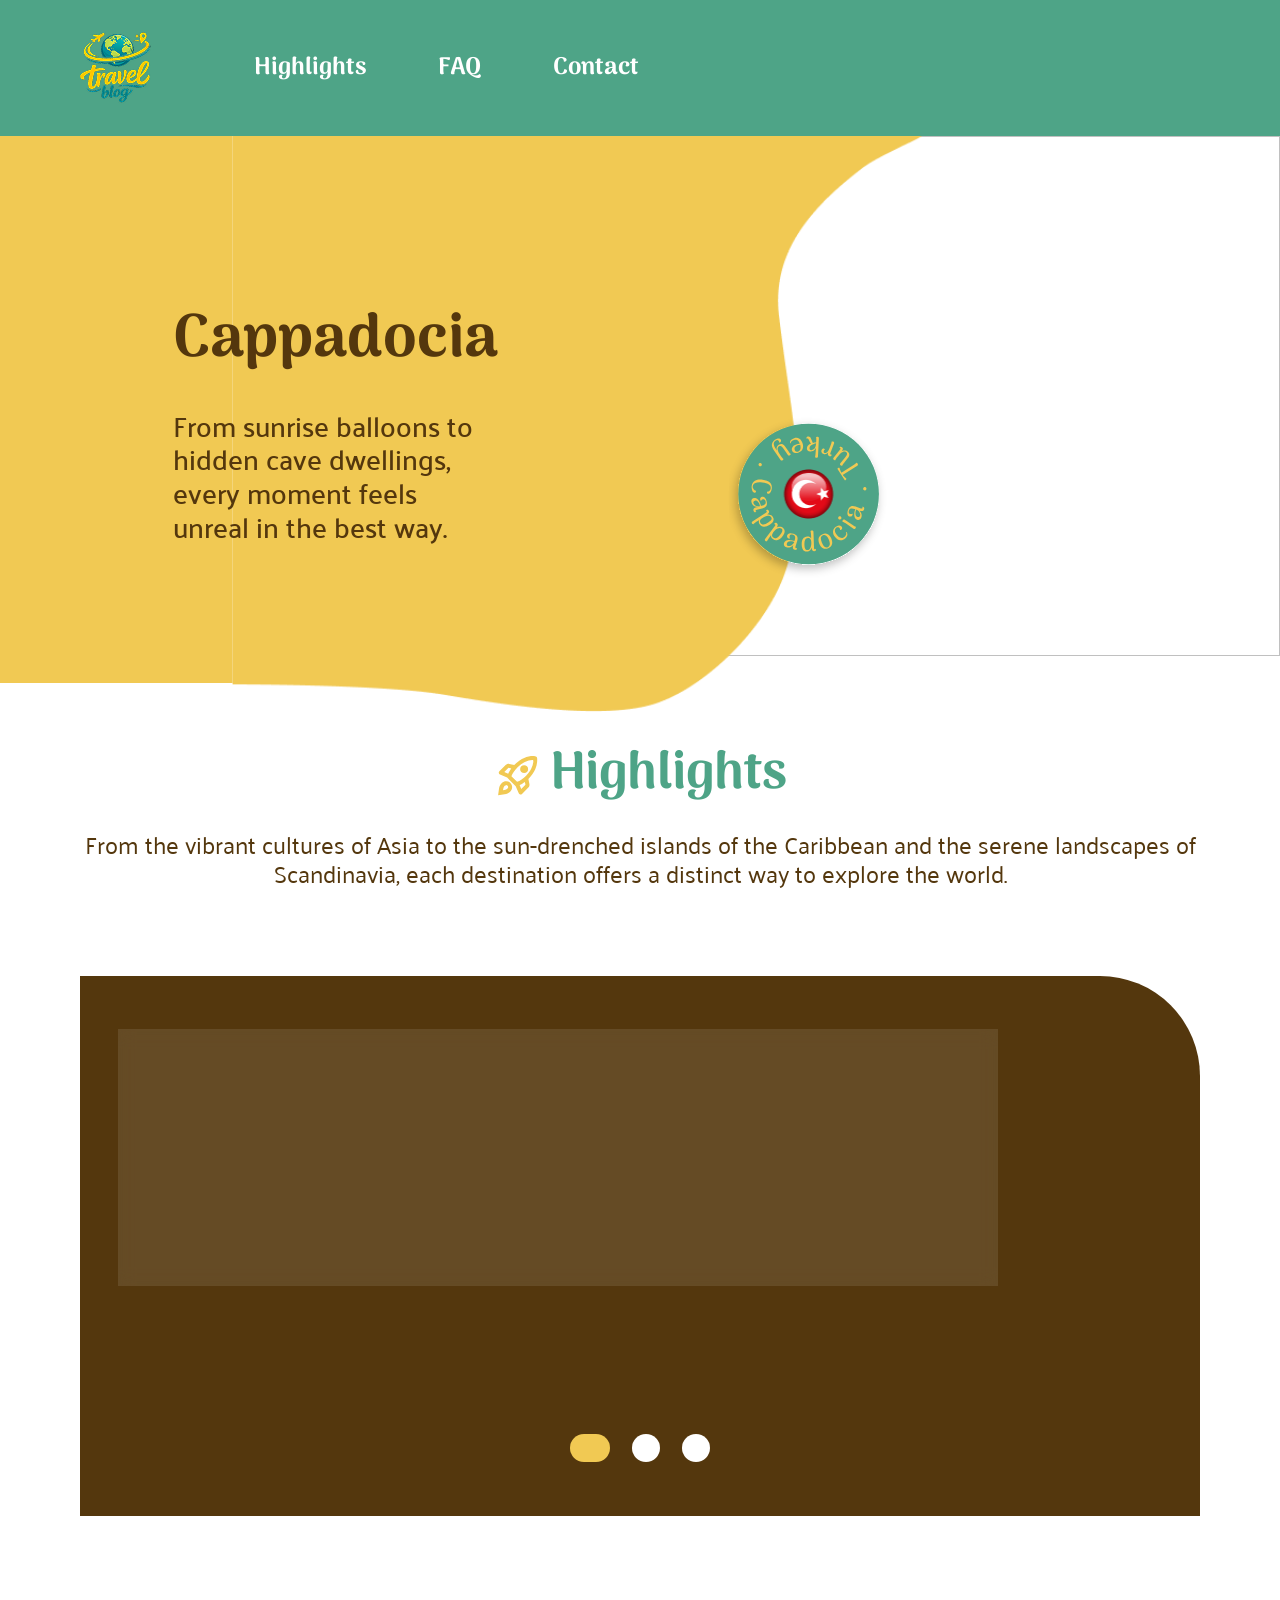
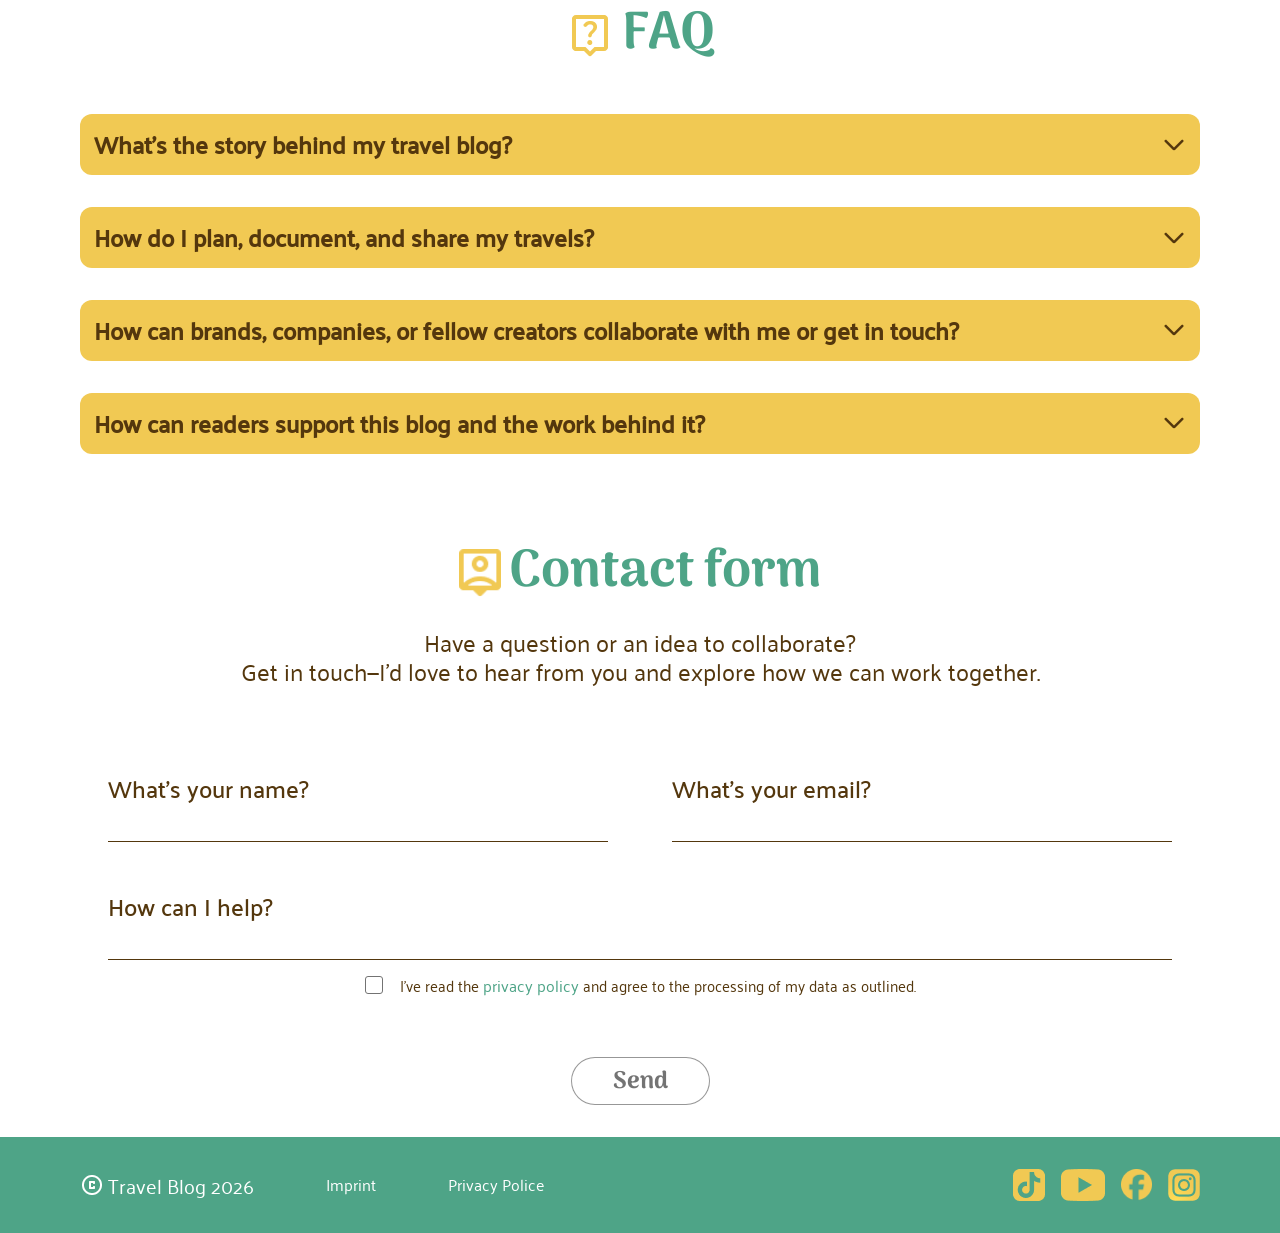
==== commit 812258a0: "create privacy policy" ====
--- a/index.html
+++ b/index.html
@@ -219,8 +219,6 @@
                         <input type="email" id="email" name="email" placeholder=" " required>
                     </div>
                 </div>
-
-
                 <div class="field message">
                     <label for="message">How can I help?</label>
                     <input type="text" id="message" name="message" placeholder=" " required>
@@ -228,19 +226,15 @@
 
                 <div class="check-policy">
                     <label class="container">
-                        I've read the <a href="#">privacy policy</a> and agree to the processing of my data as outlined.
-
+                        I've read the <a href="./html/privacy_police.html" target="_blank">privacy policy</a> and agree to the processing of my data as outlined.
                         <input type="checkbox" id="policy" name="policy" value="read" required>
                         <span class="checkmark"></span>
                     </label>
                 </div>
-
                 <button type="submit"> Send </button>
             </form>
         </section>
-
     </main>
-
     <!-- FOOTER -->
     <footer class="cwp-padding">
         <div class="footer-left">
@@ -251,16 +245,12 @@
             </ul>
         </div>
         <ul class="footer-right">
-            <li><a href="https://www.tiktok.com/"><img src="./assets/icons/tiktok.png" alt="TickTok" target="_blank"></a></li>
-            <li><a href="https://www.youtube.com/"><img src="./assets/icons/youtube.png" alt="YouTube" target="_blank"></a></li>
-            <li><a href="https://www.facebook.com/"><img src="./assets/icons/facebook.png" alt="Facebook" target="_blank"></a></li>
-            <li><a href="https://www.instagram.com/"><img src="./assets/icons/instagram.png" alt="Instagram" target="_blank"></a></li>
+            <li><a href="https://www.tiktok.com/" target="_blank"><img src="./assets/icons/tiktok.png" alt="TickTok"></a></li>
+            <li><a href="https://www.youtube.com/" target="_blank"><img src="./assets/icons/youtube.png" alt="YouTube"></a></li>
+            <li><a href="https://www.facebook.com/" target="_blank"><img src="./assets/icons/facebook.png" alt="Facebook"></a></li>
+            <li><a href="https://www.instagram.com/" target="_blank"><img src="./assets/icons/instagram.png" alt="Instagram"></a></li>
         </ul>
     </footer>
-
-
-
-
 </body>
 
 </html>
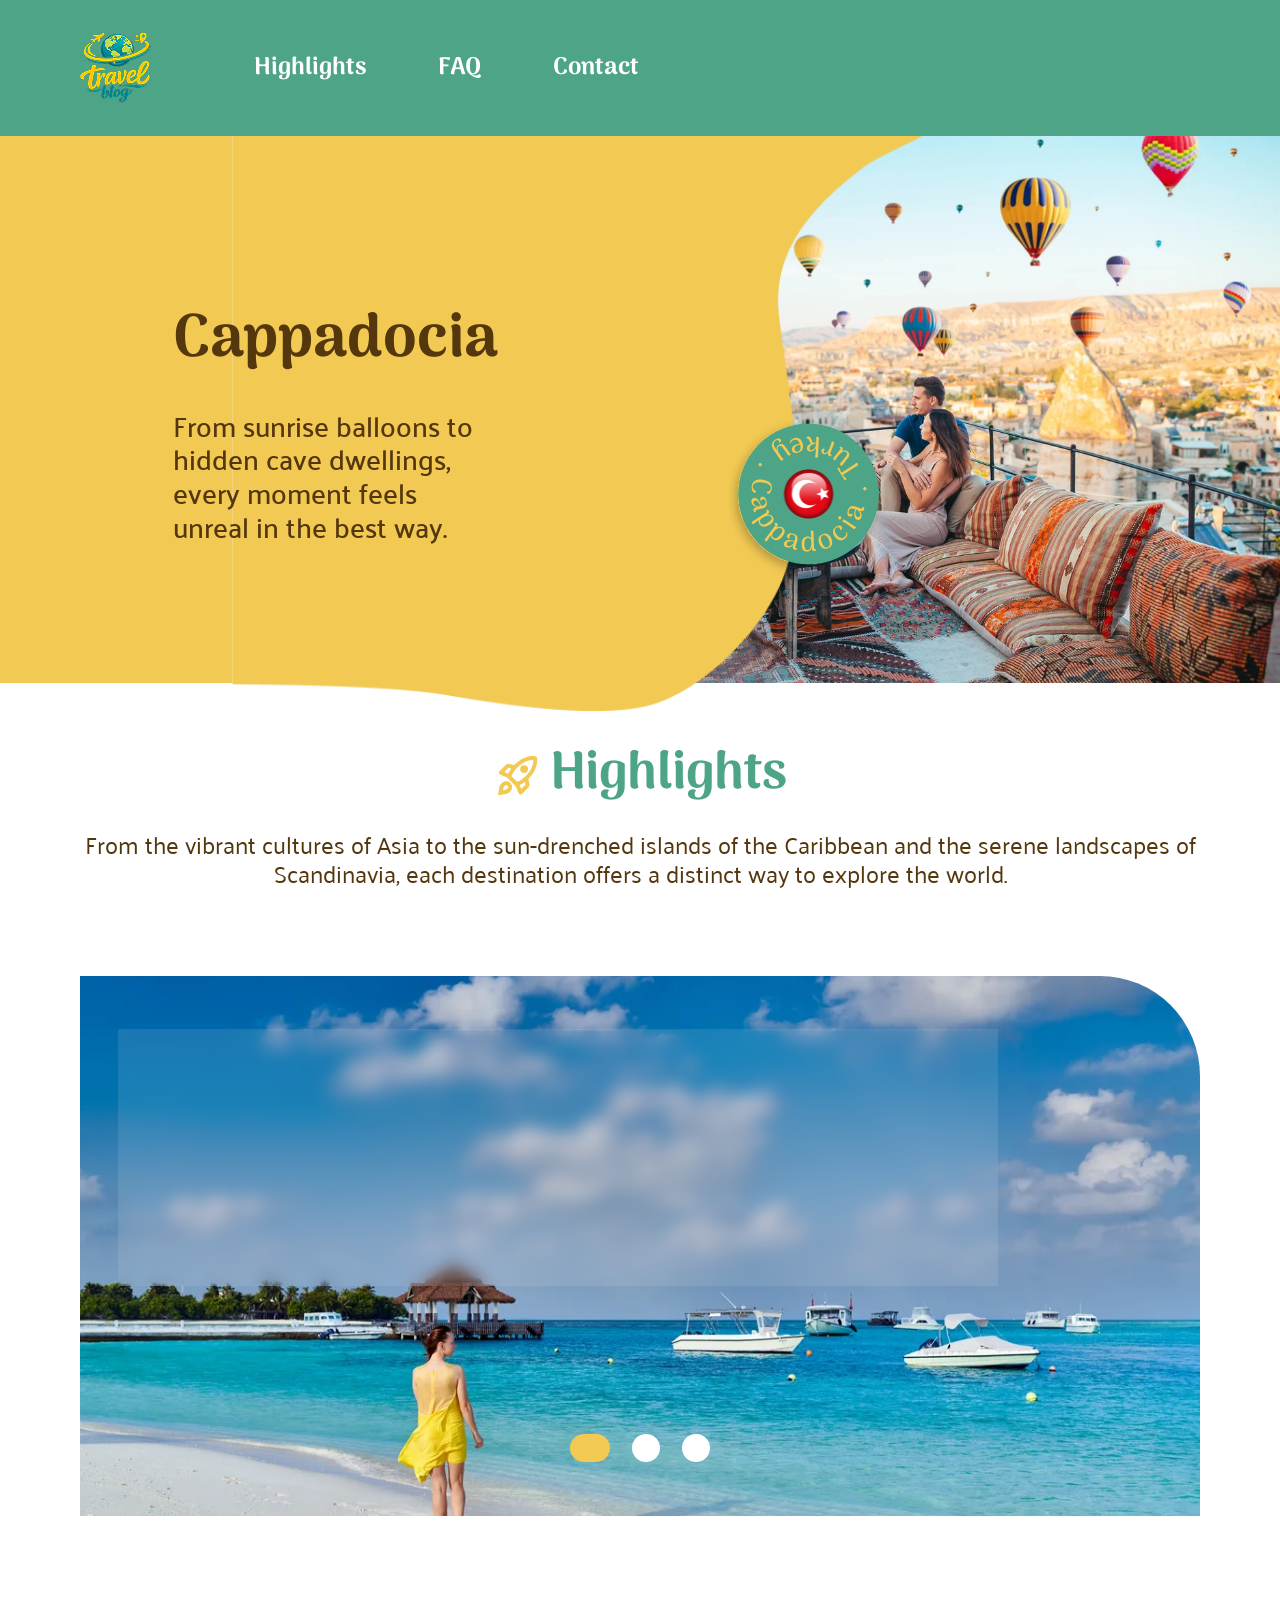
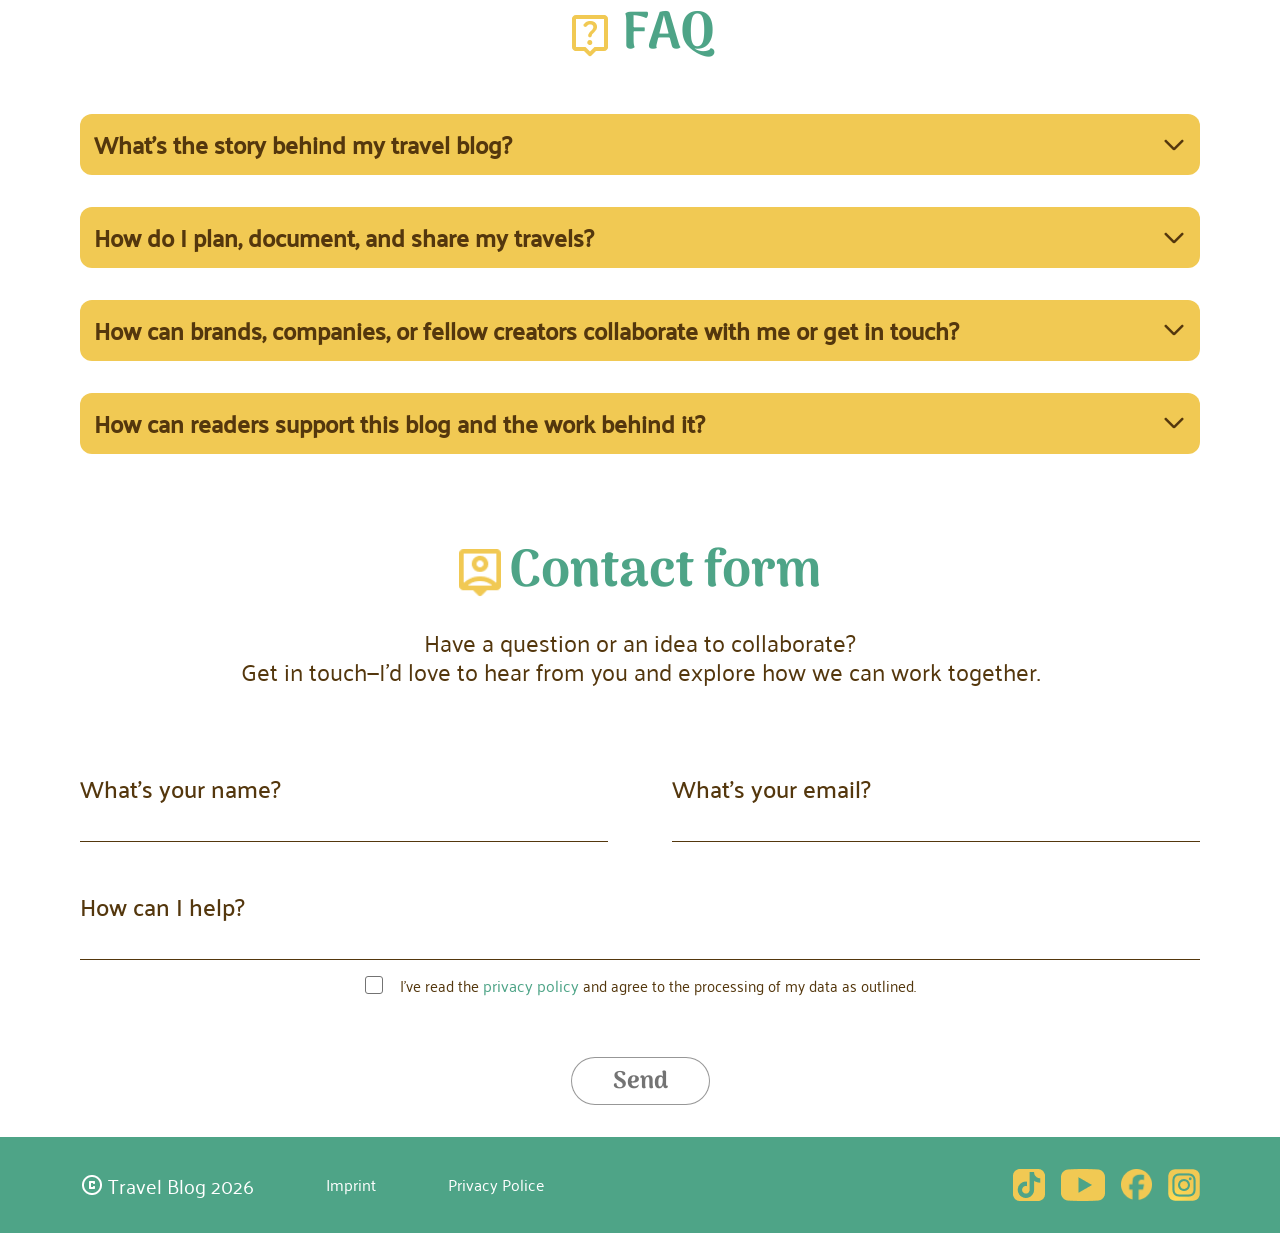
==== commit 563c9cf2: "added links, img and responsiv graph.html" ====
--- a/index.html
+++ b/index.html
@@ -16,10 +16,10 @@
     <!-- Navigation Handy -->
     <div>
         <ul class="nav-handy">
-            <li><a href=""><img src="./assets/icons/nav_home.png" alt="home"></a></li>
-            <li><a href=""><img src="./assets/icons/nav_rocket_launch.png" alt="rocket_launch"></a></li>
-            <li><a href=""><img src="./assets/icons/nav_live_help.png" alt="faq"></a></li>
-            <li><a href=""><img src="./assets/icons/nav_person_pin.png" alt="person_pin"></a></li>
+            <li><a href="./index.html"><img src="./assets/icons/nav_home.png" alt="home"></a></li>
+            <li><a href="#highlights"><img src="./assets/icons/nav_rocket_launch.png" alt="rocket_launch"></a></li>
+            <li><a href="#faq"><img src="./assets/icons/nav_live_help.png" alt="faq"></a></li>
+            <li><a href="#contact"><img src="./assets/icons/nav_person_pin.png" alt="person_pin"></a></li>
         </ul>
     </div>
     <!-- Navigation Handy ENDE -->
@@ -39,7 +39,7 @@
             <h1>Cappadocia</h1>
             <p>From sunrise balloons to hidden cave dwellings, every moment feels unreal in the best way.</p>
         </div>
-        <img class="bg-img" src="./assets/img/hero-img.jpg" alt="">
+        <img class="bg-img" src="./assets/img/hero-img.webp" alt="">
         <div class="bg-svg">
             <div class="bg-yellow"></div>
             <div class="bg-animation">
@@ -152,11 +152,10 @@
                         What’s the story behind my travel blog? <img src="./assets/icons/arrow.png" class="arrow-faq"
                             alt="">
                     </summary>
-                    <p>Lorem ipsum dolor sit, amet consectetur adipisicing elit. Adipisci corrupti, nihil porro,
-                        praesentium
-                        iusto aspernatur tempore eligendi consequuntur modi harum eos itaque doloremque ut. Alias,
-                        dolorum.
-                        Magnam veritatis dolorum et.</p>
+                    <p>It started back in 2017 with a one-way ticket and no real plan — just the feeling that I'd rather
+                        chase moments than stick to an itinerary. This blog grew out of that habit: a place to keep the
+                        stories that don't fit on a postcard. Snakes, sharks, jungle detours and far too much papaya
+                        included. If a destination pulls me in, chances are you'll read about it here.</p>
                 </details>
 
                 <details>
@@ -164,33 +163,31 @@
                         How do I plan, document, and share my travels?<img src="./assets/icons/arrow.png"
                             class="arrow-faq-section" alt="">
                     </summary>
-                    <p>Lorem ipsum dolor sit, amet consectetur adipisicing elit. Adipisci corrupti, nihil porro,
-                        praesentium
-                        iusto aspernatur tempore eligendi consequuntur modi harum eos itaque doloremque ut. Alias,
-                        dolorum.
-                        Magnam veritatis dolorum et.</p>
+                    <p>Loosely, honestly. I sketch out a rough route, book the first few nights, and leave the rest open
+                        for whatever the road throws at me. Along the way I keep notes, snap photos, and jot down the
+                        small details that make a place stick. Once I'm back online, it all gets pulled together into
+                        the articles and guides you find here — the practical stuff alongside the moments worth
+                        remembering.</p>
                 </details>
                 <details>
                     <summary>
                         How can brands, companies, or fellow creators collaborate with me or get in touch? <img
                             src="./assets/icons/arrow.png" class="arrow-faq-section" alt="">
                     </summary>
-                    <p>Lorem ipsum dolor sit, amet consectetur adipisicing elit. Adipisci corrupti, nihil porro,
-                        praesentium
-                        iusto aspernatur tempore eligendi consequuntur modi harum eos itaque doloremque ut. Alias,
-                        dolorum.
-                        Magnam veritatis dolorum et.</p>
+                    <p>I'm always open to the right fit — whether that's a brand partnership, a press trip, or a fellow
+                        traveler with an idea worth chasing. If your project matches the spirit of this blog, I'd love
+                        to hear about it. The quickest way to reach me is through the contact section below; drop me a
+                        line and tell me what you have in mind.</p>
                 </details>
                 <details>
                     <summary>
                         How can readers support this blog and the work behind it? <img src="./assets/icons/arrow.png"
                             class="arrow-faq-section" alt="">
                     </summary>
-                    <p>Lorem ipsum dolor sit, amet consectetur adipisicing elit. Adipisci corrupti, nihil porro,
-                        praesentium
-                        iusto aspernatur tempore eligendi consequuntur modi harum eos itaque doloremque ut. Alias,
-                        dolorum.
-                        Magnam veritatis dolorum et.</p>
+                    <p>The simplest way costs nothing: read, share, and pass the articles on to someone planning their
+                        next trip. Follow along on social media, leave a comment, or let me know which destination you
+                        want covered next. Every share helps more than you'd think — and keeps the next journey funded
+                        and on the road.</p>
                 </details>
             </div>
         </section>
@@ -226,7 +223,8 @@
 
                 <div class="check-policy">
                     <label class="container">
-                        I've read the <a href="./html/privacy_police.html" target="_blank">privacy policy</a> and agree to the processing of my data as outlined.
+                        I've read the <a href="./html/privacy_police.html" target="_blank">privacy policy</a> and agree
+                        to the processing of my data as outlined.
                         <input type="checkbox" id="policy" name="policy" value="read" required>
                         <span class="checkmark"></span>
                     </label>
@@ -245,10 +243,14 @@
             </ul>
         </div>
         <ul class="footer-right">
-            <li><a href="https://www.tiktok.com/" target="_blank"><img src="./assets/icons/tiktok.png" alt="TickTok"></a></li>
-            <li><a href="https://www.youtube.com/" target="_blank"><img src="./assets/icons/youtube.png" alt="YouTube"></a></li>
-            <li><a href="https://www.facebook.com/" target="_blank"><img src="./assets/icons/facebook.png" alt="Facebook"></a></li>
-            <li><a href="https://www.instagram.com/" target="_blank"><img src="./assets/icons/instagram.png" alt="Instagram"></a></li>
+            <li><a href="https://www.tiktok.com/" target="_blank"><img src="./assets/icons/tiktok.png"
+                        alt="TickTok"></a></li>
+            <li><a href="https://www.youtube.com/" target="_blank"><img src="./assets/icons/youtube.png"
+                        alt="YouTube"></a></li>
+            <li><a href="https://www.facebook.com/" target="_blank"><img src="./assets/icons/facebook.png"
+                        alt="Facebook"></a></li>
+            <li><a href="https://www.instagram.com/" target="_blank"><img src="./assets/icons/instagram.png"
+                        alt="Instagram"></a></li>
         </ul>
     </footer>
 </body>
--- a/styles/standard.css
+++ b/styles/standard.css
@@ -12,6 +12,7 @@
     min-height: 100vh;
     display: flex;
     flex-direction: column;
+    color: var(--brown);
 }
 
 .cwp-padding {
--- a/style.css
+++ b/style.css
@@ -300,7 +300,6 @@
 .slider {
     width: 100%;
     height: 540px;
-    background-color: var(--brown);
     display: flex;
     align-items: flex-end;
     justify-content: center;
@@ -340,17 +339,17 @@
 }
 
 .slider-one {
-    background-image: url("./assets/img/carousel-img.jpg");
+    background-image: url("./assets/img/carousel-img.webp");
 
 }
 
 .slider-two {
-    background-image: url("./assets/img/video-img.jpg");
+    background-image: url("./assets/img/video-img.webp");
 
 }
 
 .slider-three {
-    background-image: url("./assets/img/graph-img.jpg");
+    background-image: url("./assets/img/graph-img.webp");
 }
 
 .slider input[value="one"]:checked~.slider-wrapper {
@@ -462,11 +461,10 @@
 }
 
 
-
-
 /* ------------------ Contact ------------------  */
 .contact-form {
-    max-width: 1100px;
+    width: 100%;
+    max-width: 1200px;
     display: flex;
     flex-direction: column;
     align-items: center;
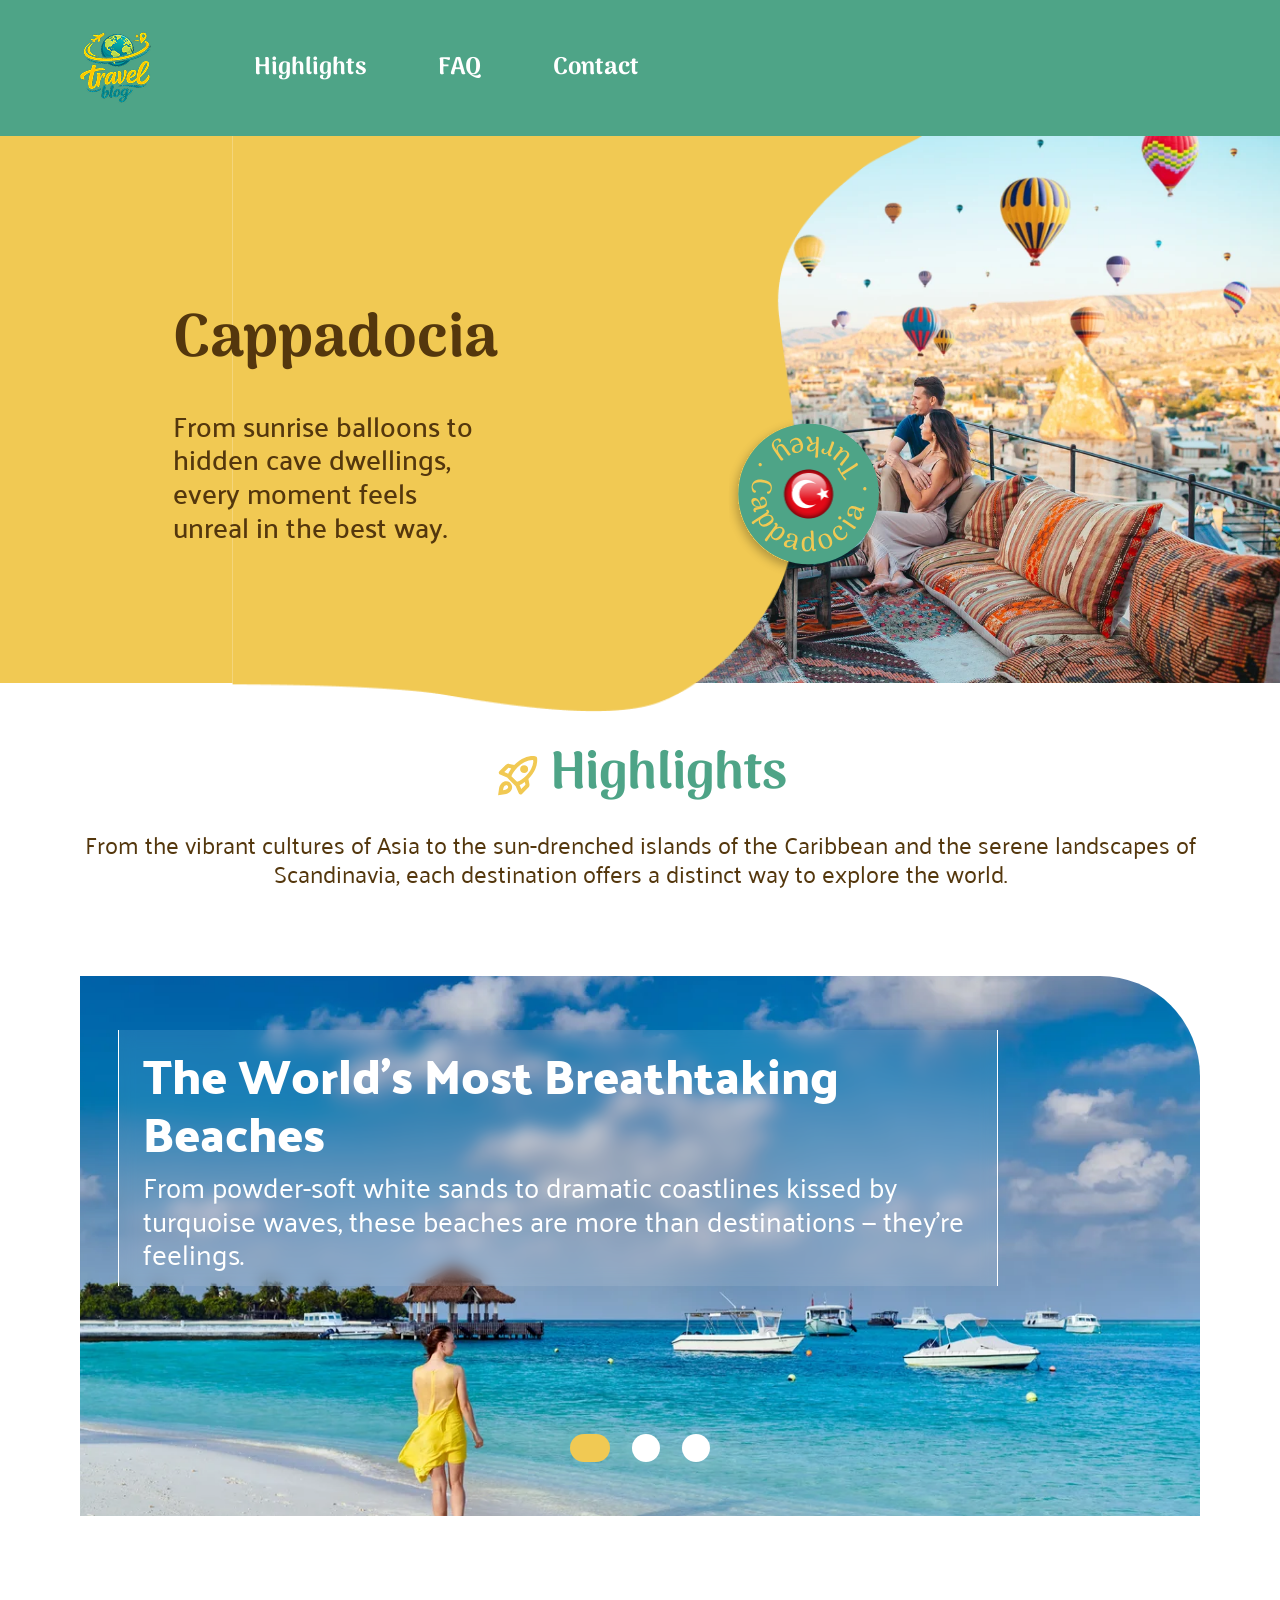
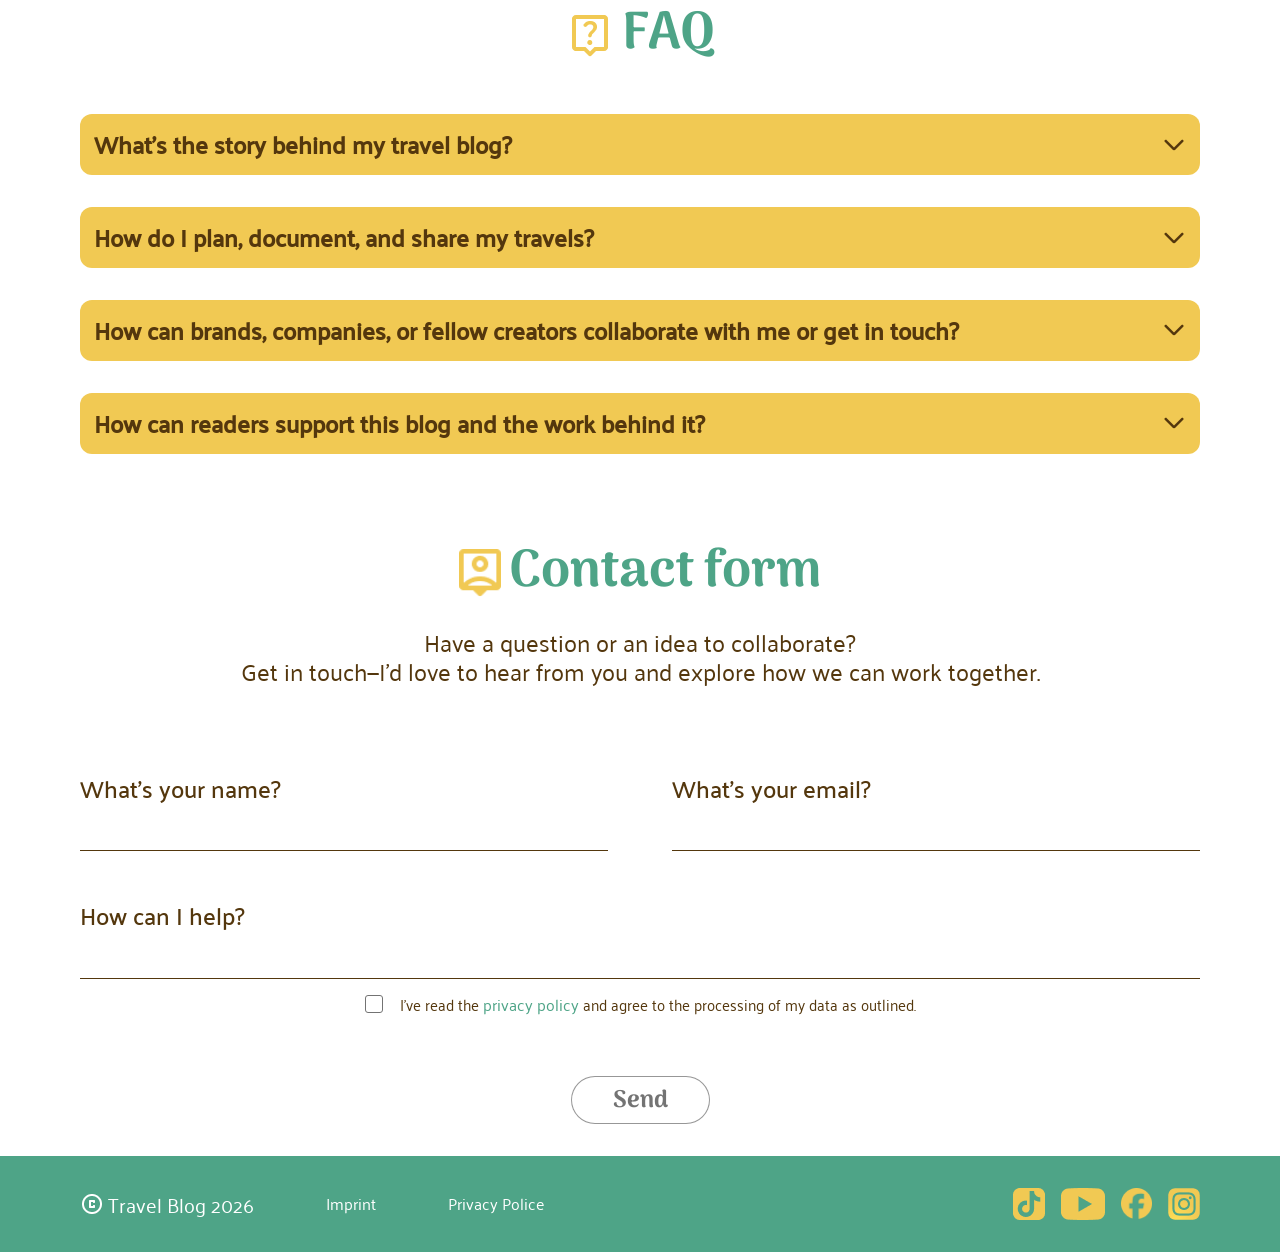
==== commit c0f3909f: "added styles to contact form" ====
--- a/index.html
+++ b/index.html
@@ -228,6 +228,7 @@
                         <input type="checkbox" id="policy" name="policy" value="read" required>
                         <span class="checkmark"></span>
                     </label>
+                    <p class="error-msg">Please accept the privacy policy.</p>
                 </div>
                 <button type="submit"> Send </button>
             </form>
--- a/styles/variable.css
+++ b/styles/variable.css
@@ -4,4 +4,5 @@
     --light-green: #dcede7;
     --yellow: #F1C953;
     --brown: #54370D;
+    --error: #B9102F;
 }
--- a/style.css
+++ b/style.css
@@ -494,6 +494,9 @@
 
     margin-top: 17px;
     width: 100%;
+    color: var(--dark-green);
+    font-weight: 500;
+    font-size: 1.5rem;
 }
 
 .field label {
@@ -504,12 +507,14 @@
 }
 
 .check-policy {
-    align-items: center;
     margin-top: 16px;
     margin-bottom: 50px;
 
     text-align: center;
     font-size: 0.5rem;
+    display: flex;
+    flex-direction: column;
+    align-items: flex-start;
 }
 
 .check-policy label {
@@ -633,6 +638,17 @@
         17px 12px 56px rgba(3, 7, 18, 0.02);
 }
 
+.error-msg {
+    display: none;
+    color: var(--error) !important;
+    font-size: 1rem !important;
+    margin: 0 !important;
+}
+
+.contact-form:has(input:user-invalid) .error-msg {
+    display: block;
+}
+
 /* ------------------ footer ------------------ */
 footer {
     background-color: var(--dark-green);
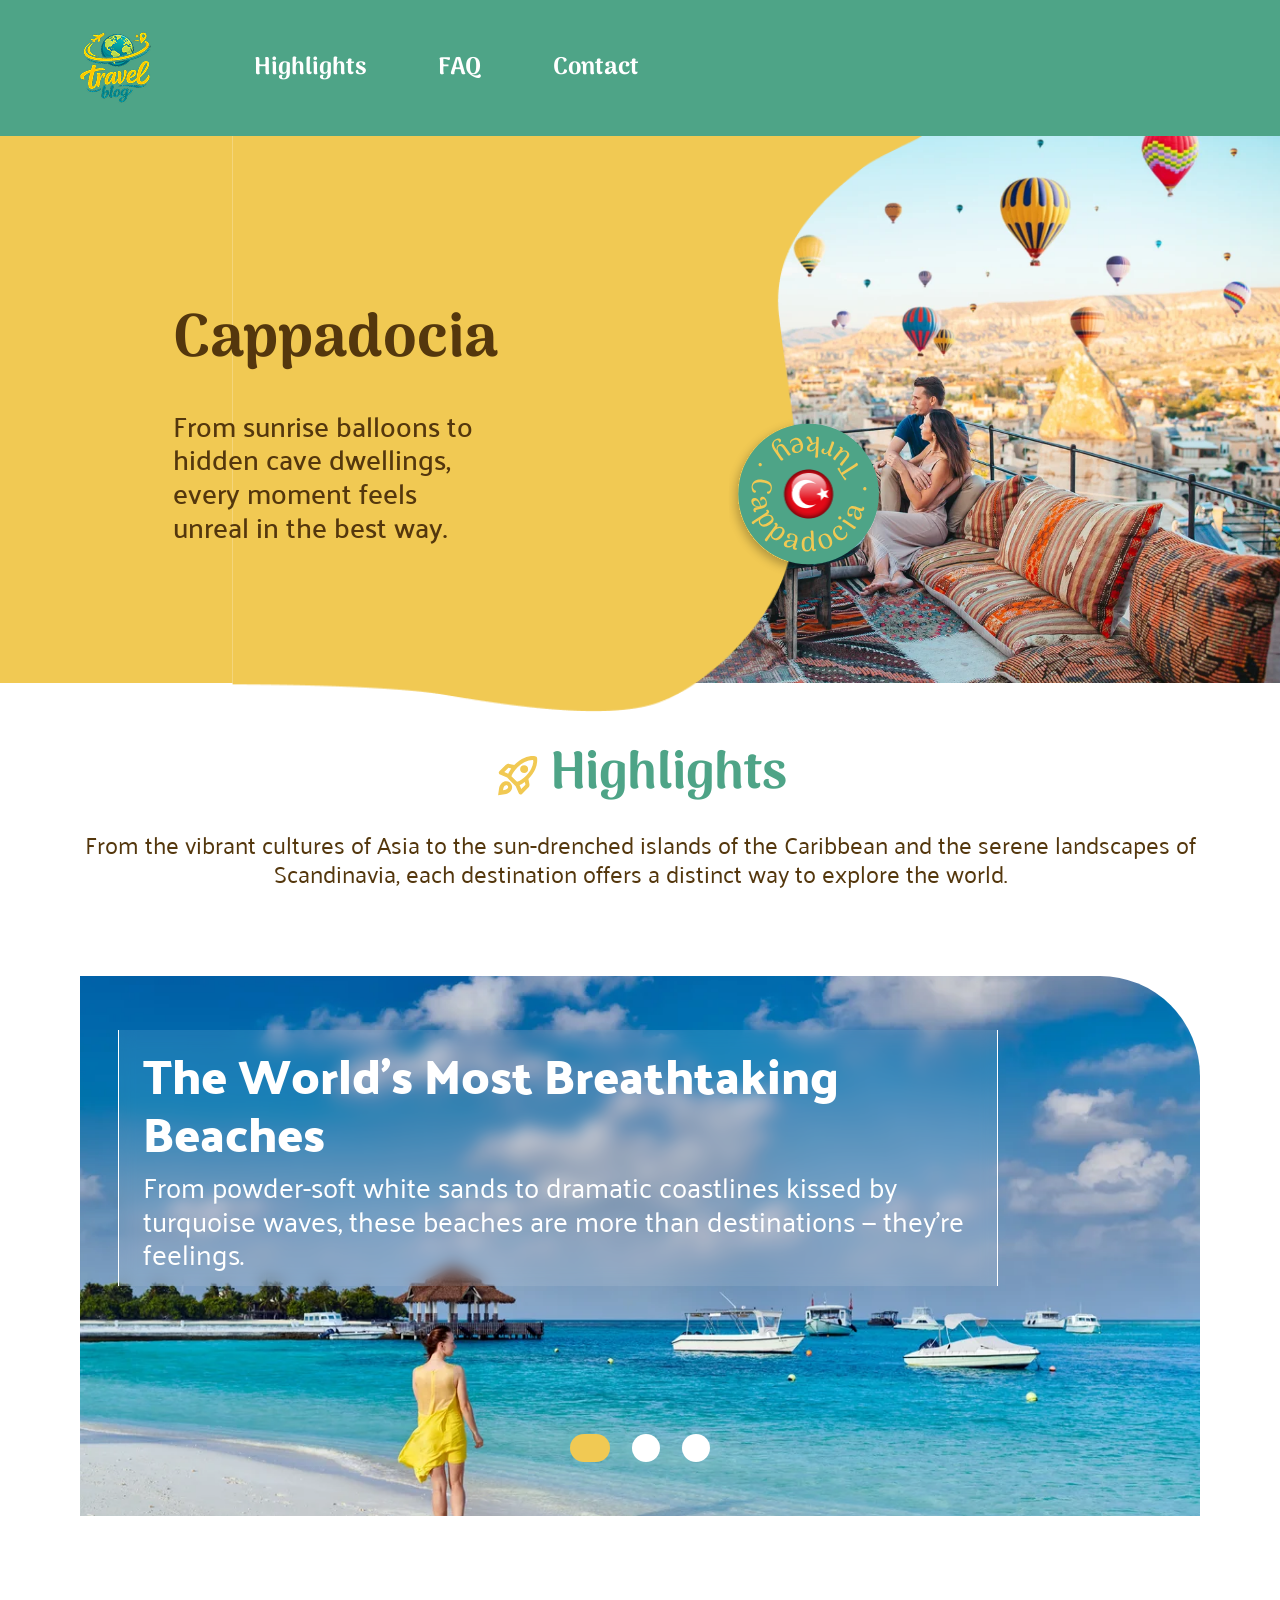
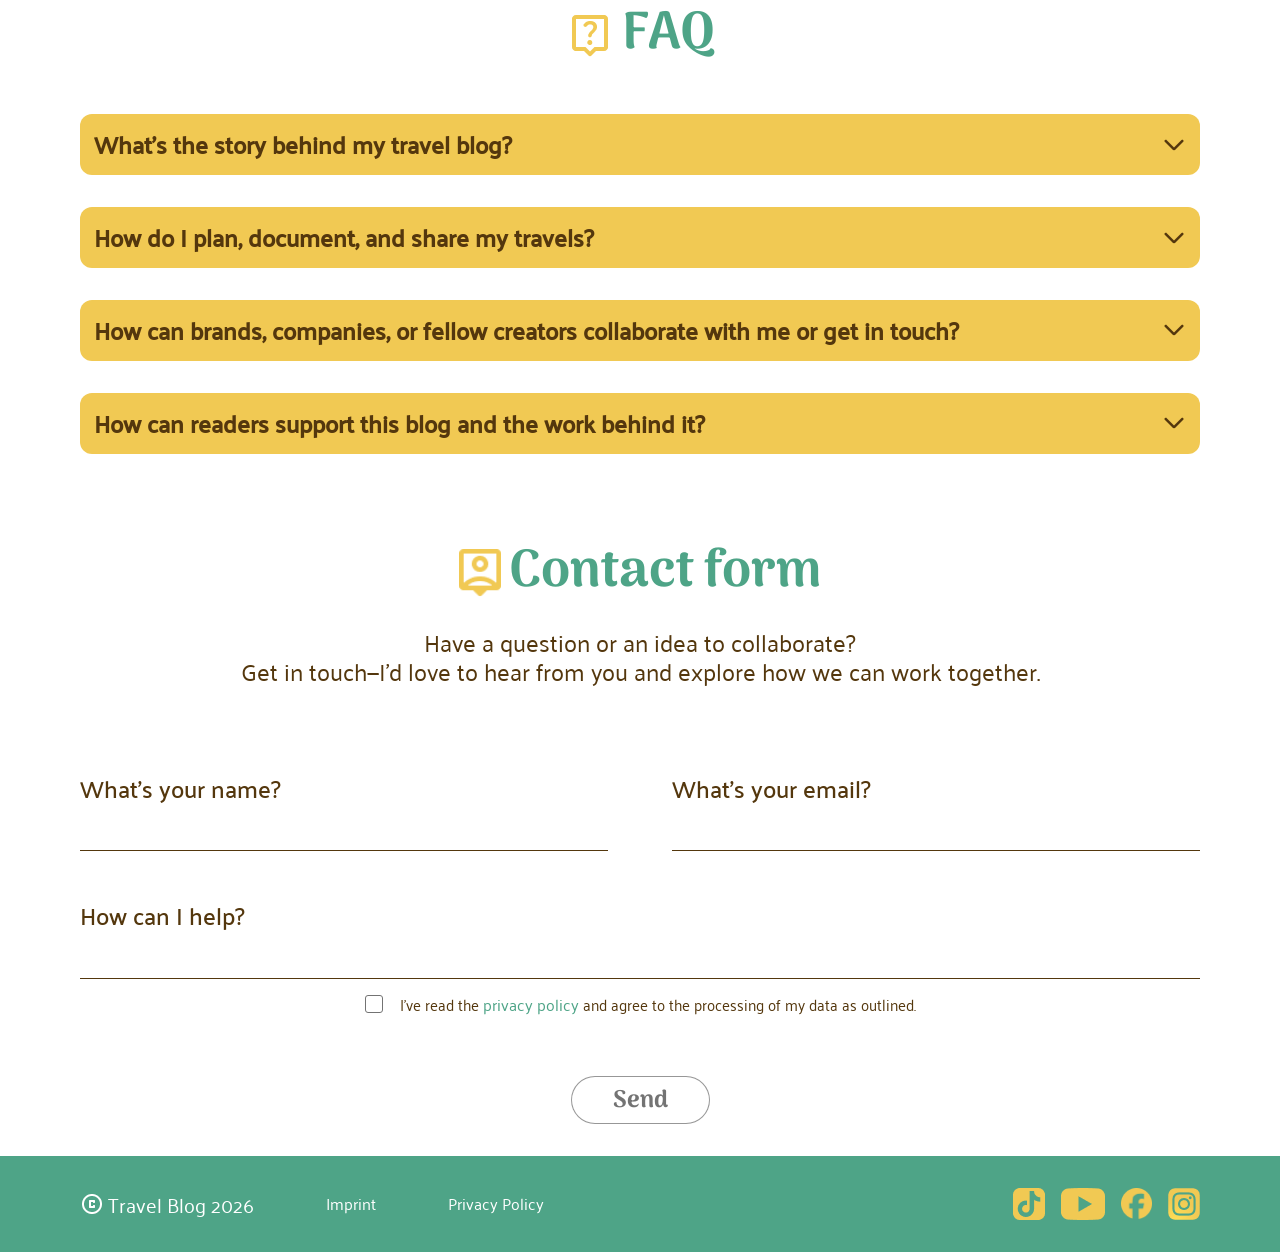
==== commit a8a99ea2: "rechtschreibfehler im footer" ====
--- a/index.html
+++ b/index.html
@@ -240,7 +240,7 @@
             <p><img src="./assets/icons/copyright.png" alt="copyright"> Travel Blog 2026</p>
             <ul>
                 <li><a href="./html/imprint.html">Imprint</a></li>
-                <li><a href="./html/privacy_police.html">Privacy Police</a></li>
+                <li><a href="./html/privacy_policy.html">Privacy Policy</a></li>
             </ul>
         </div>
         <ul class="footer-right">
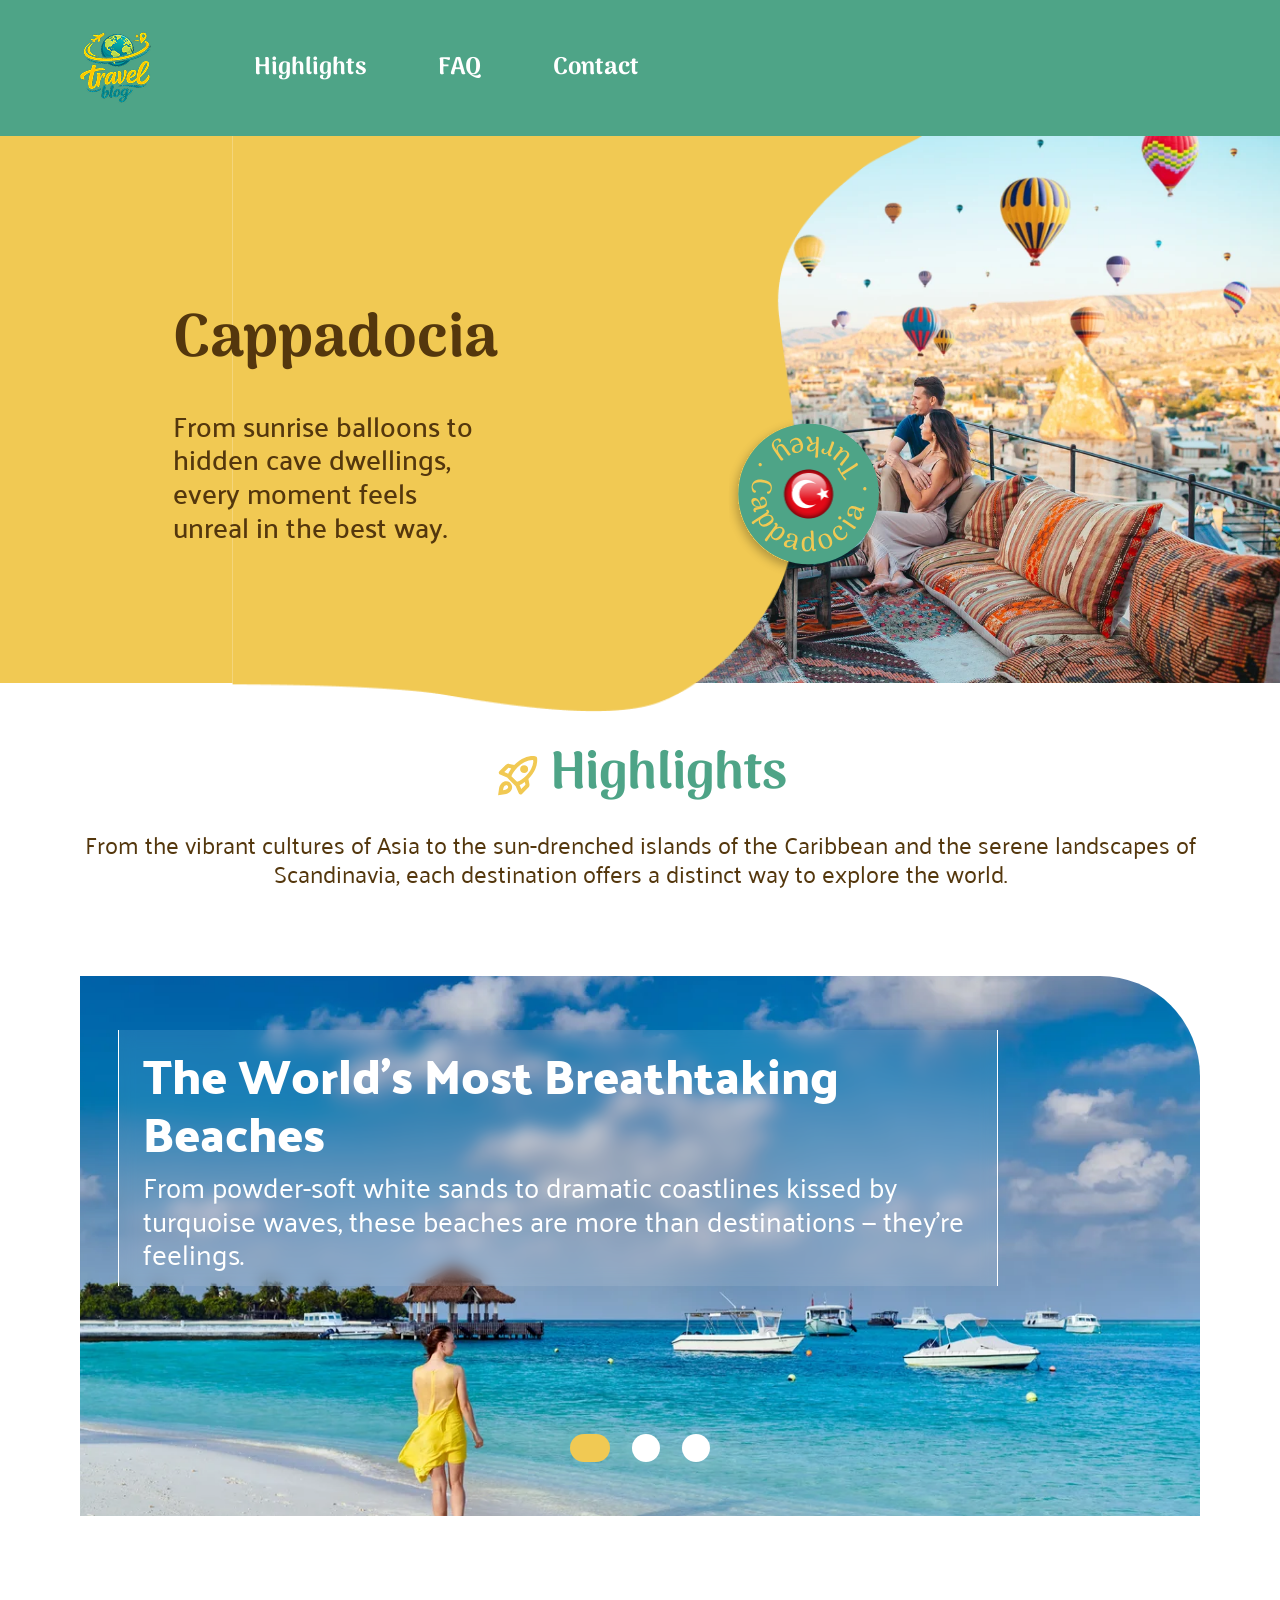
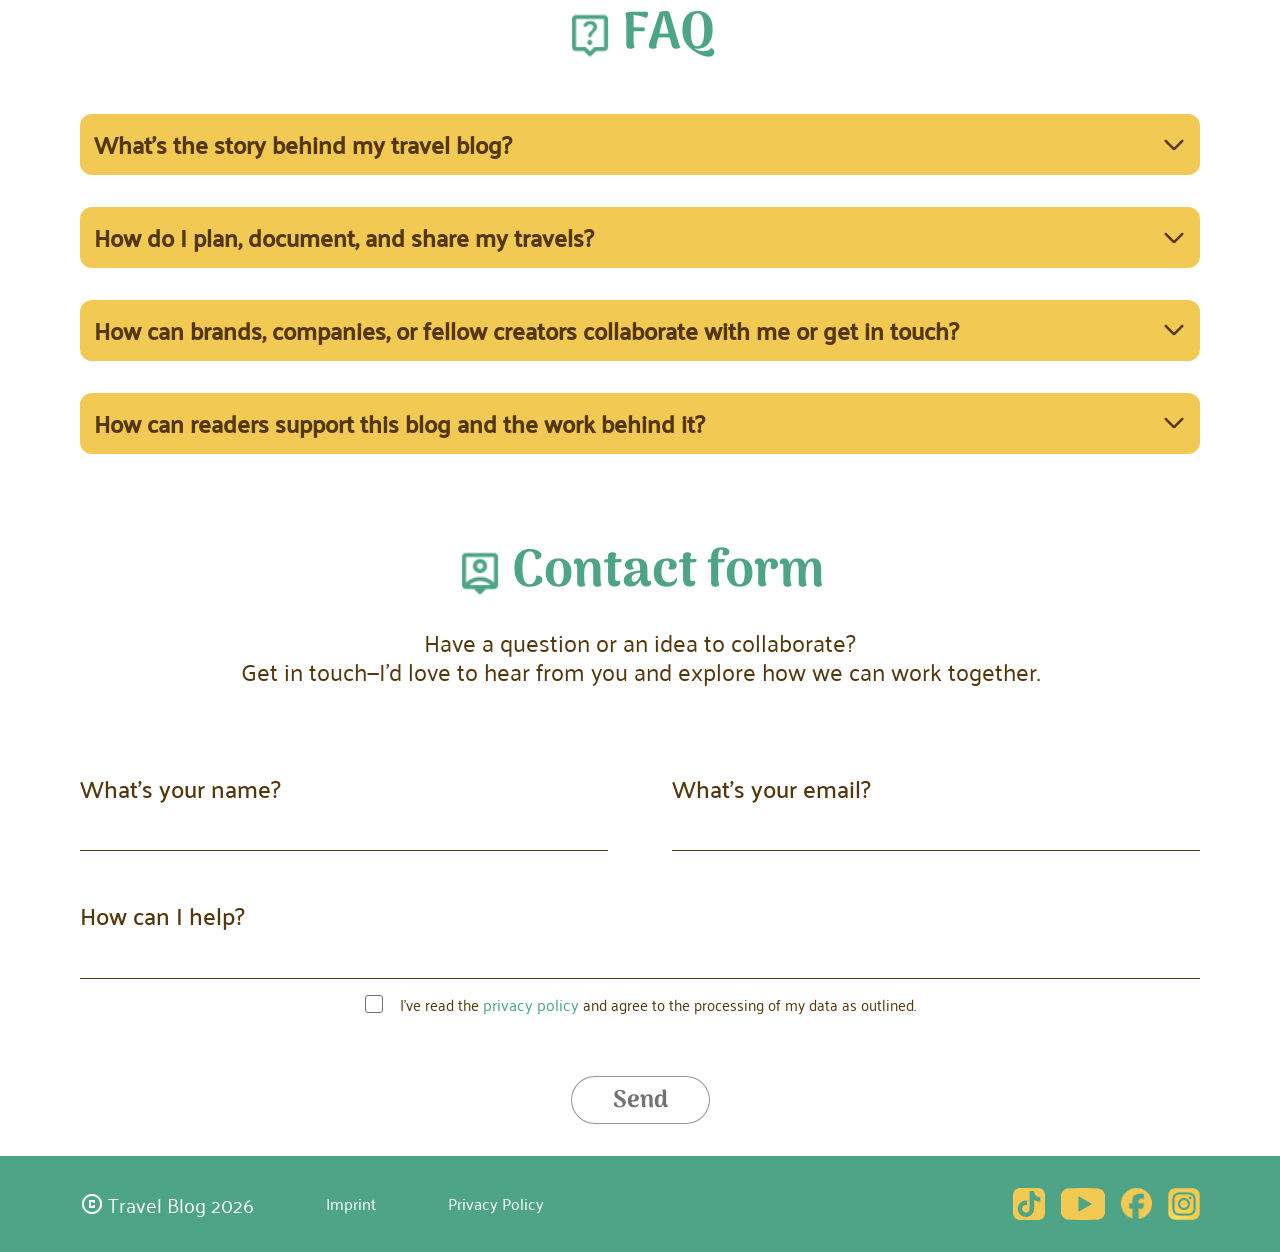
==== commit 4f407c89: "finished carousel.html" ====
--- a/index.html
+++ b/index.html
@@ -6,20 +6,23 @@
     <link rel="icon" type="image/x-icon" href="./assets/img/logo-travel-blog.png">
     <meta name="viewport" content="width=device-width, initial-scale=1.0">
     <title>Travel-Blog</title>
+    <link rel="stylesheet" href="./styles/header_footer.css">
     <link rel="stylesheet" href="./styles/variable.css">
     <link rel="stylesheet" href="./styles/standard.css">
     <link rel="stylesheet" href="./styles/font.css">
     <link rel="stylesheet" href="./style.css">
+    
+    
 </head>
 
 <body>
     <!-- Navigation Handy -->
     <div>
         <ul class="nav-handy">
-            <li><a href="./index.html"><img src="./assets/icons/nav_home.png" alt="home"></a></li>
-            <li><a href="#highlights"><img src="./assets/icons/nav_rocket_launch.png" alt="rocket_launch"></a></li>
-            <li><a href="#faq"><img src="./assets/icons/nav_live_help.png" alt="faq"></a></li>
-            <li><a href="#contact"><img src="./assets/icons/nav_person_pin.png" alt="person_pin"></a></li>
+            <li><a href="./index.html"><img src="./assets/icons/Home.png" alt="home"></a></li>
+            <li><a href="#highlights"><img src="./assets/icons/rocket_launch.png" alt="rocket_launch"></a></li>
+            <li><a href="#faq"><img src="./assets/icons/live_help.png" alt="faq"></a></li>
+            <li><a href="#contact"><img src="./assets/icons/person_pin.png" alt="person_pin"></a></li>
         </ul>
     </div>
     <!-- Navigation Handy ENDE -->
--- a/styles/header_footer.css
+++ b/styles/header_footer.css
@@ -0,0 +1,153 @@
+/* header */
+
+header {
+    background-color: var(--dark-green);
+}
+
+header nav {
+    display: flex;
+    align-items: center;
+    flex-direction: row;
+}
+
+nav ul {
+    margin: 0;
+    padding: 0;
+    display: flex;
+    align-items: center;
+    flex-direction: row;
+    gap: 72px;
+}
+
+header img {
+    padding-right: 102px;
+    height: 72px;
+}
+
+header a {
+    font-family: 'Arima';
+    font-size: 1.5rem;
+    font-weight: 700;
+    color: var(--white);
+}
+
+/* NAVIGATION HOVER  */
+nav ul li a {
+    position: relative;
+    display: inline-block;
+}
+
+
+nav ul li a::after {
+    content: "";
+    position: absolute;
+    transform: translateX(-50%);
+    opacity: 0;
+    transition: opacity 0.2s ease;
+}
+
+.highlights a::after {
+    background-image: url("../assets/icons/ahover-highlights.png");
+    background-repeat: no-repeat;
+    background-position: center bottom;
+    background-size: contain;
+    width: 120px;
+    height: 20px;
+    left: 50%;
+    bottom: -2px;
+}
+
+.faq a::after {
+    background-image: url("../assets/icons/ahover-faq.png");
+    background-repeat: no-repeat;
+    background-position: center bottom;
+    background-size: contain;
+    width: 60px;
+    height: 10px;
+    left: 50%;
+    bottom: -2px;
+}
+
+.contact a::after {
+    background-image: url("../assets/icons/ahover-contact.png");
+    background-repeat: no-repeat;
+    background-position: center bottom;
+    background-size: contain;
+    width: 100px;
+    height: 20px;
+    left: 50%;
+    bottom: -2px;
+}
+
+nav ul li a:hover::after {
+    opacity: 1;
+}
+
+
+/* NAVIGATION ACTIVE */
+a:active {
+    color: var(--yellow);
+}
+
+.highlights a:active,
+.faq a:active,
+.contact a:active {
+    background-image: none;
+}
+
+/* ------------------ footer ------------------ */
+footer {
+    background-color: var(--dark-green);
+    display: flex;
+    justify-content: space-between;
+    font-family: 'Palanquin';
+    font-weight: 400;
+}
+
+.footer-left {
+    display: flex;
+    flex-direction: row;
+    align-items: center;
+    gap: 72px;
+}
+
+.footer-left img {
+    height: 24px;
+    padding-right: 4px;
+}
+
+.footer-left p {
+    color: var(--white);
+    font-size: 1.25rem;
+    display: flex;
+    align-items: center;
+}
+
+.footer-left ul,
+a {
+    display: flex;
+    flex-direction: row;
+    align-items: center;
+    gap: 72px;
+}
+
+.footer-left a {
+    font-size: 1rem;
+    color: var(--white);
+}
+
+.footer-right {
+    display: flex;
+    flex-direction: row;
+    align-items: center;
+    justify-content: center;
+    gap: 16px;
+}
+
+.footer-right img {
+    height: 32px;
+}
+
+.nav-handy {
+    display: none;
+}
--- a/style.css
+++ b/style.css
@@ -1,121 +1,9 @@
-/* header */
-
-header {
-    background-color: var(--dark-green);
-}
-
-header nav {
-    display: flex;
-    align-items: center;
-    flex-direction: row;
-}
-
-nav ul {
-    margin: 0;
-    padding: 0;
-
-    display: flex;
-    align-items: center;
-    flex-direction: row;
-    gap: 72px;
-}
-
-header img {
-    padding-right: 102px;
-    height: 72px;
-}
-
-header a {
-    font-family: 'Arima';
-    font-size: 1.5rem;
-    font-weight: 700;
-
-    color: var(--white);
-}
-
-/* NAVIGATION HOVER  */
-nav ul li a {
-    position: relative;
-    display: inline-block;
-}
-
-
-nav ul li a::after {
-    content: "";
-    position: absolute;
-
-    transform: translateX(-50%);
-
-    opacity: 0;
-    transition: opacity 0.2s ease;
-}
-
-.highlights a::after {
-    background-image: url("./assets/icons/ahover-highlights.png");
-    background-repeat: no-repeat;
-    background-position: center bottom;
-    background-size: contain;
-
-    width: 120px;
-    height: 20px;
-
-    left: 50%;
-    bottom: -2px;
-}
-
-.faq a::after {
-    background-image: url("./assets/icons/ahover-faq.png");
-    background-repeat: no-repeat;
-    background-position: center bottom;
-    background-size: contain;
-
-    width: 60px;
-    height: 10px;
-
-    left: 50%;
-    bottom: -2px;
-
-}
-
-.contact a::after {
-    background-image: url("./assets/icons/ahover-contact.png");
-    background-repeat: no-repeat;
-    background-position: center bottom;
-    background-size: contain;
-
-    width: 100px;
-    height: 20px;
-
-    left: 50%;
-    bottom: -2px;
-
-}
-
-nav ul li a:hover::after {
-    opacity: 1;
-}
-
-
-/* NAVIGATION ACTIVE */
-a:active {
-    color: var(--yellow);
-}
-
-.highlights a:active,
-.faq a:active,
-.contact a:active {
-    background-image: none;
-}
-
-/* main */
-
 .hero {
     height: 64vh;
     display: flex;
     justify-content: center;
     align-items: center;
     position: relative;
-    /* padding: 0px max(calc(50% - 960px), 146px); */
     overflow: hidden;
 }
 
@@ -236,7 +124,6 @@
 
 .circle img {
     position: absolute;
-
     z-index: 3;
 }
 
@@ -292,10 +179,8 @@
     display: flex;
     flex-direction: column;
     align-items: center;
-
-    width: 100%;
-}
-
+    width: 100%;
+}
 
 .slider {
     width: 100%;
@@ -320,13 +205,11 @@
     height: 100%;
     display: flex;
     transition: all 1s ease-in-out;
-
 }
 
 .slider-wrapper>a {
     height: 100%;
     width: calc(100% / 3);
-
 }
 
 .slider-img {
@@ -334,13 +217,10 @@
     background-size: cover;
     height: 100%;
     width: 100%;
-
-
 }
 
 .slider-one {
     background-image: url("./assets/img/carousel-img.webp");
-
 }
 
 .slider-two {
@@ -387,7 +267,6 @@
     text-align: start;
     margin-bottom: 0;
     margin-top: 8px;
-
 }
 
 .slider input[type="radio"] {
@@ -407,12 +286,10 @@
     border-radius: 20px;
 }
 
-
 /*  ------------------ FAQ ------------------ */
 .faq-section {
     width: 100%;
     margin-top: 48px;
-
     display: flex;
     flex-direction: column;
     align-items: center;
@@ -432,7 +309,6 @@
     font-weight: 700;
     list-style: none;
     color: var(--brown);
-
     display: flex;
     align-items: center;
     justify-content: space-between;
@@ -443,7 +319,6 @@
     text-align: left;
     background-color: white;
     font-size: 1rem;
-
     padding: 4px 10px;
     border-radius: 5px;
     margin-top: 12px;
@@ -460,7 +335,6 @@
     transform: rotate(-180deg);
 }
 
-
 /* ------------------ Contact ------------------  */
 .contact-form {
     width: 100%;
@@ -472,7 +346,6 @@
 
 .form-row {
     width: 100%;
-
     display: flex;
     gap: 64px;
 }
@@ -491,7 +364,6 @@
     border: none;
     border-bottom: 1px solid var(--brown);
     outline: none;
-
     margin-top: 17px;
     width: 100%;
     color: var(--dark-green);
@@ -509,7 +381,6 @@
 .check-policy {
     margin-top: 16px;
     margin-bottom: 50px;
-
     text-align: center;
     font-size: 0.5rem;
     display: flex;
@@ -592,15 +463,12 @@
     width: 5px;
     height: 10px;
     border: solid var(--yellow);
-
     border-width: 0 3px 3px 0;
     -webkit-transform: rotate(45deg);
     -ms-transform: rotate(45deg);
     transform: rotate(45deg);
 }
 
-
-
 /* aus dem user agent stylesheet kopiert und blauer hintergrund weg*/
 input:-internal-autofill-selected {
     background-color: none;
@@ -610,13 +478,10 @@
     width: 139px;
     height: 48px;
     padding: 10px;
-
     border: 1px solid #30303080;
     border-radius: 40px;
-
     background-color: white;
     color: #737373;
-
     font-family: 'Arima';
     font-size: 1.5rem;
     font-weight: 700;
@@ -649,71 +514,68 @@
     display: block;
 }
 
-/* ------------------ footer ------------------ */
-footer {
-    background-color: var(--dark-green);
-
-    display: flex;
-    justify-content: space-between;
-
-    font-family: 'Palanquin';
-    font-weight: 400;
-}
-
-.footer-left {
-    display: flex;
-    flex-direction: row;
-    align-items: center;
-    gap: 72px;
-}
-
-.footer-left img {
-    height: 24px;
-    padding-right: 4px;
-}
-
-.footer-left p {
-    color: var(--white);
-    font-size: 1.25rem;
-    display: flex;
-    align-items: center;
-}
-
-.footer-left ul,
-a {
-    display: flex;
-    flex-direction: row;
-    align-items: center;
-    gap: 72px;
-}
-
-.footer-left a {
-    font-size: 1rem;
-    color: var(--white);
-}
-
-.footer-right {
-    display: flex;
-    flex-direction: row;
-    align-items: center;
-    justify-content: center;
-    gap: 16px;
-}
-
-.footer-right img {
-    height: 32px;
-}
-
-.nav-handy {
-    display: none;
-}
-
-
 /* ----------- RESPONSIVE ---------- */
 
 /* handy bis Laptops */
 
 @media screen and (max-width:1280px) {
+
+    /* ------------------ footer ------------------ */
+    footer {
+        background-color: var(--dark-green);
+        display: flex;
+        justify-content: space-between;
+        font-family: 'Palanquin';
+        font-weight: 400;
+    }
+
+    .footer-left {
+        display: flex;
+        flex-direction: row;
+        align-items: center;
+        gap: 72px;
+    }
+
+    .footer-left img {
+        height: 24px;
+        padding-right: 4px;
+    }
+
+    .footer-left p {
+        color: var(--white);
+        font-size: 1.25rem;
+        display: flex;
+        align-items: center;
+    }
+
+    .footer-left ul,
+    a {
+        display: flex;
+        flex-direction: row;
+        align-items: center;
+        gap: 72px;
+    }
+
+    .footer-left a {
+        font-size: 1rem;
+        color: var(--white);
+    }
+
+    .footer-right {
+        display: flex;
+        flex-direction: row;
+        align-items: center;
+        justify-content: center;
+        gap: 16px;
+    }
+
+    .footer-right img {
+        height: 32px;
+    }
+
+    .nav-handy {
+        display: none;
+    }
 
     .bg-img {
         padding-left: 40vw;
@@ -739,7 +601,6 @@
         }
     }
 }
-
 
 /* handy bis Tablets */
 @media screen and (max-width:768px) {
@@ -788,15 +649,12 @@
         background-color: var(--yellow);
         padding: 24px 25px;
         width: 100%;
-
         display: flex;
         justify-content: space-between;
-
         position: fixed;
         bottom: 0px;
         left: 0px;
         z-index: 100;
-
     }
 
     .nav-handy img {
@@ -832,7 +690,6 @@
             transform: translateX(-60%);
         }
     }
-
 }
 
 
@@ -951,7 +808,7 @@
     gap: 6px;
 }
 
-.source a{
+.source a {
     font-family: 'Arima';
     font-weight: 600;
     color: var(--dark-green);
